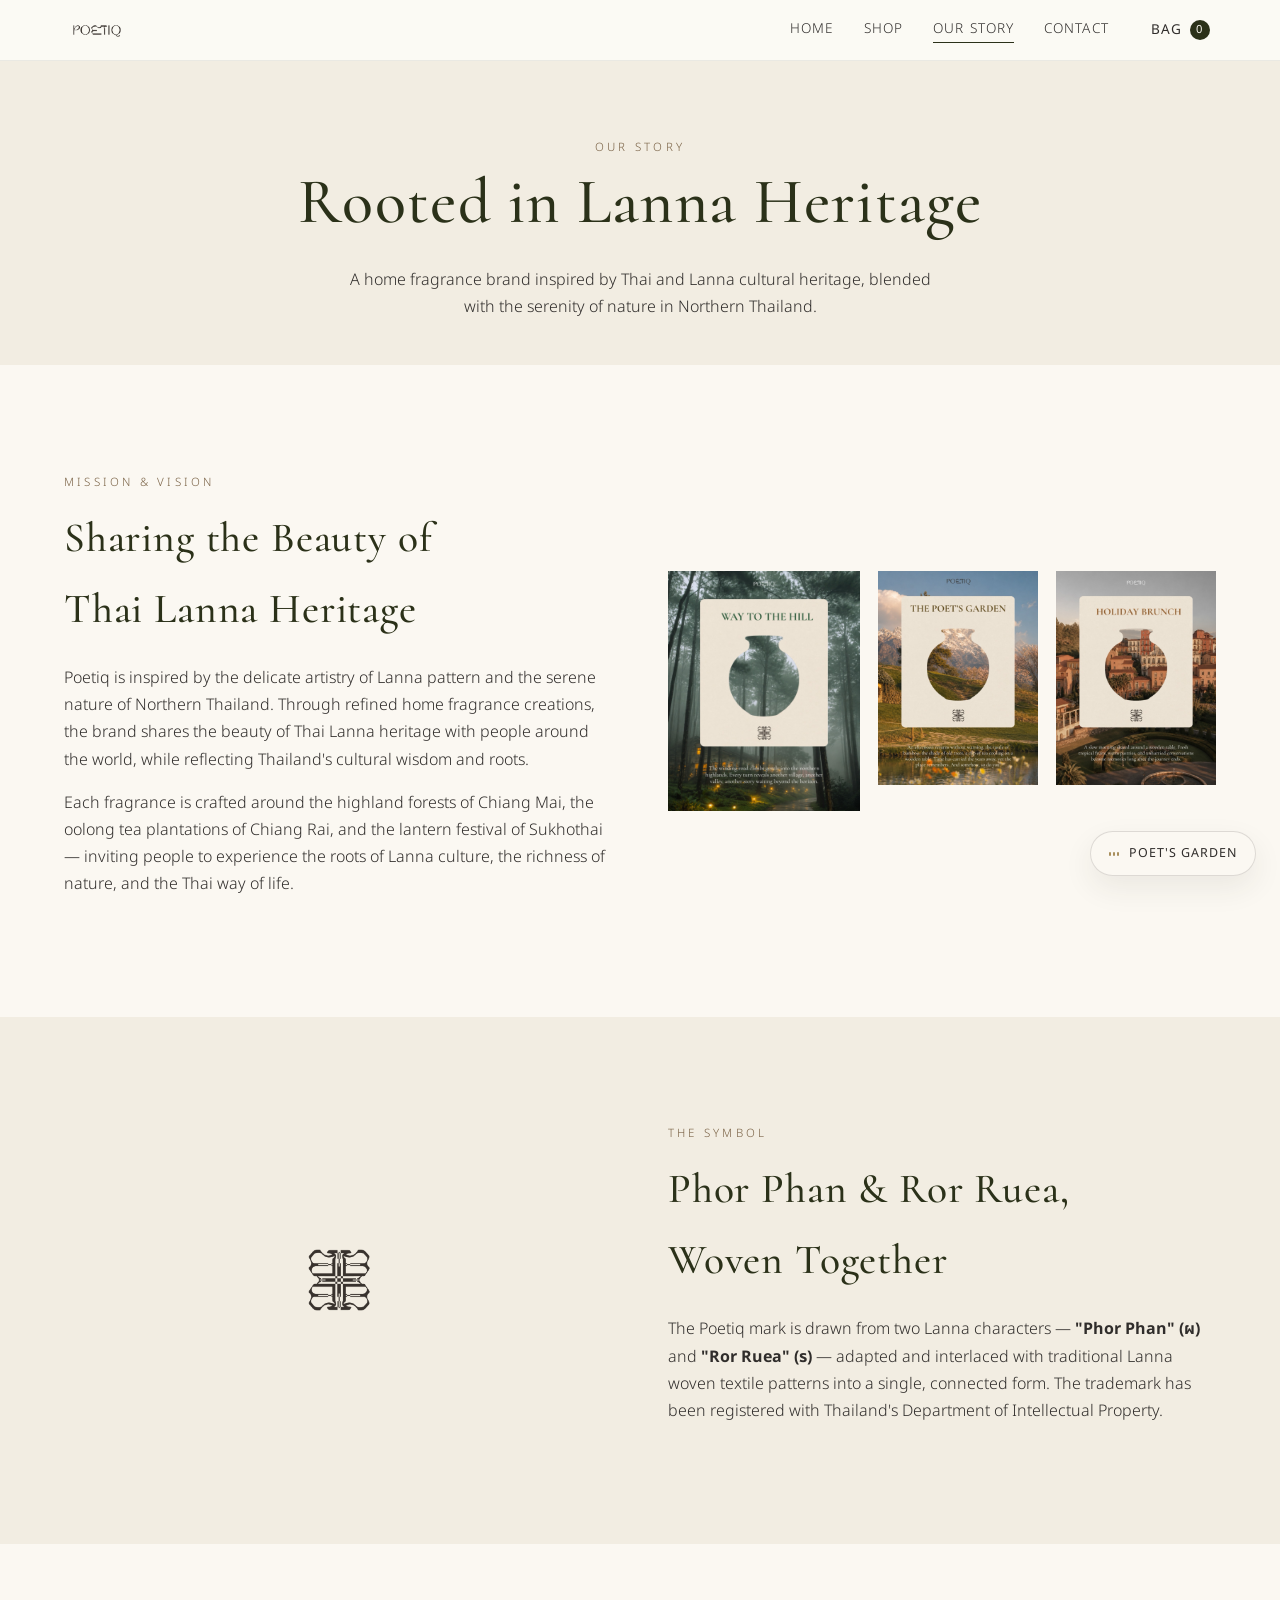
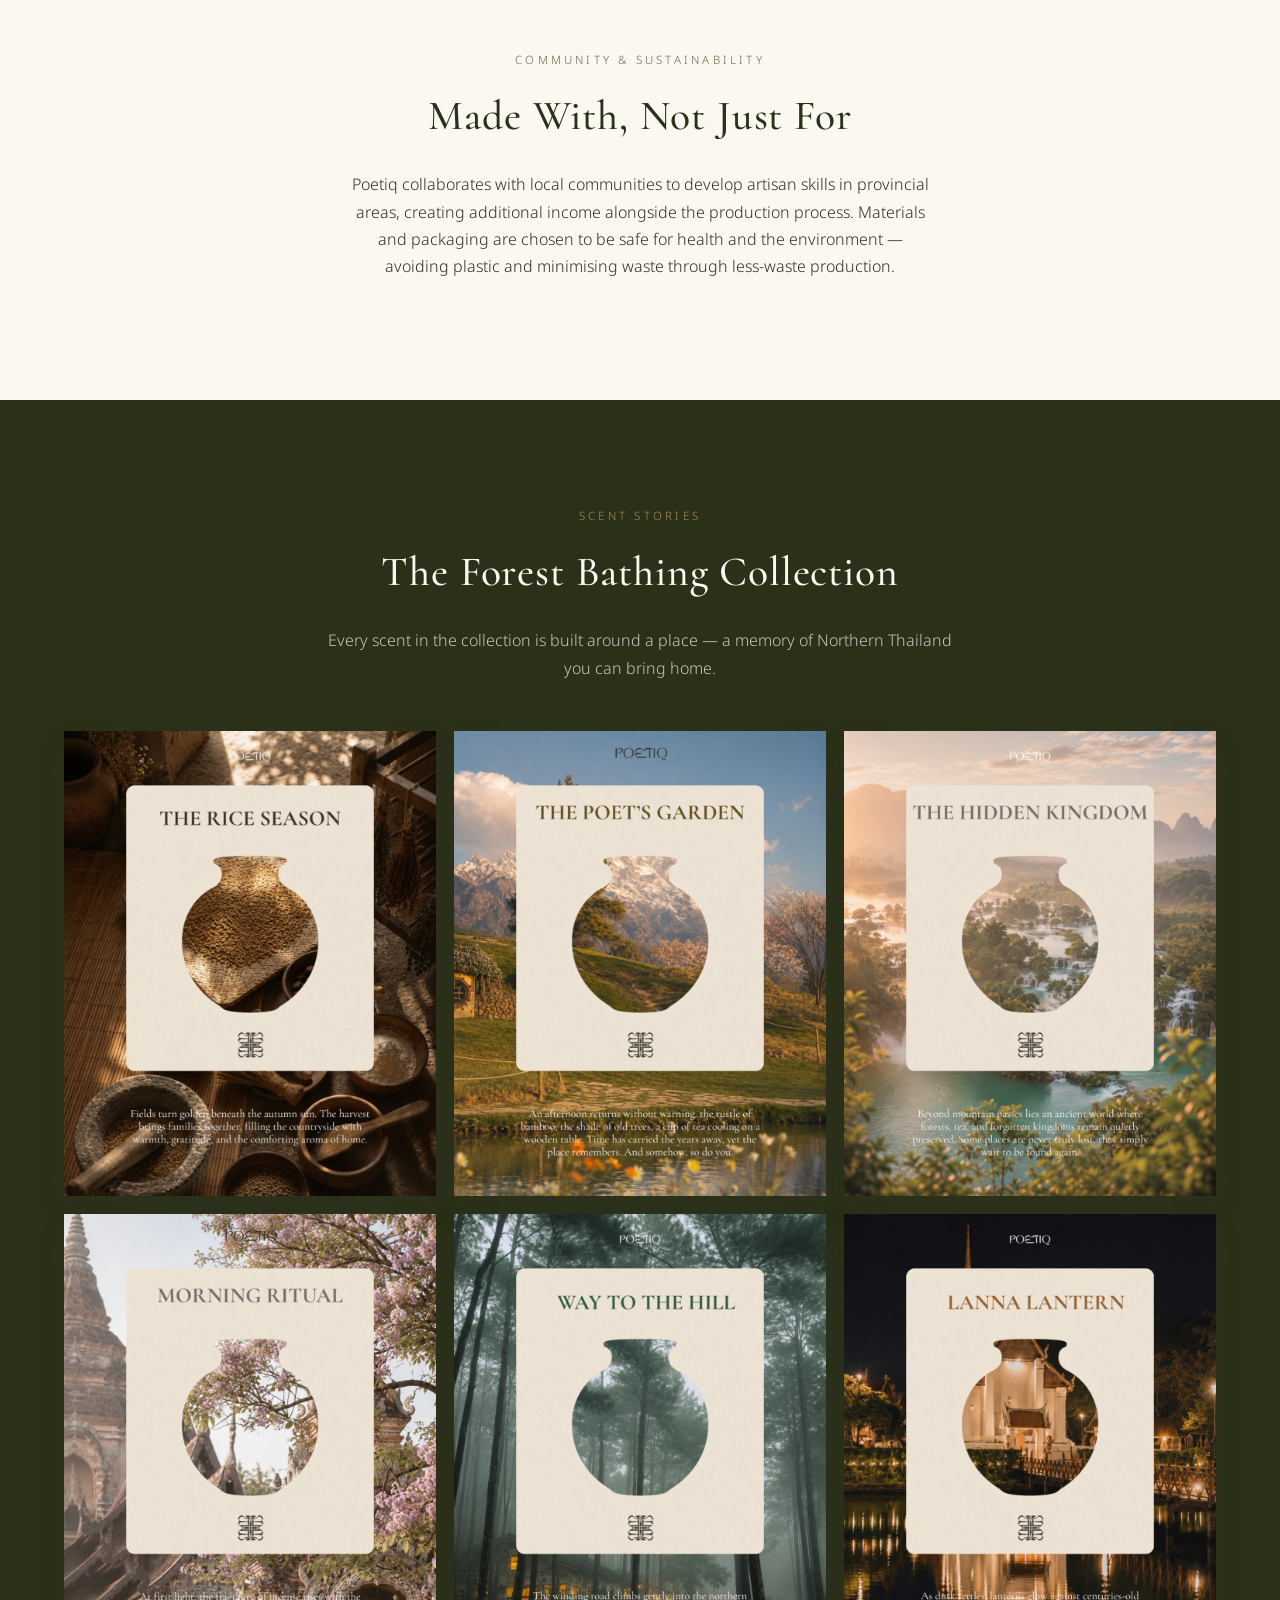
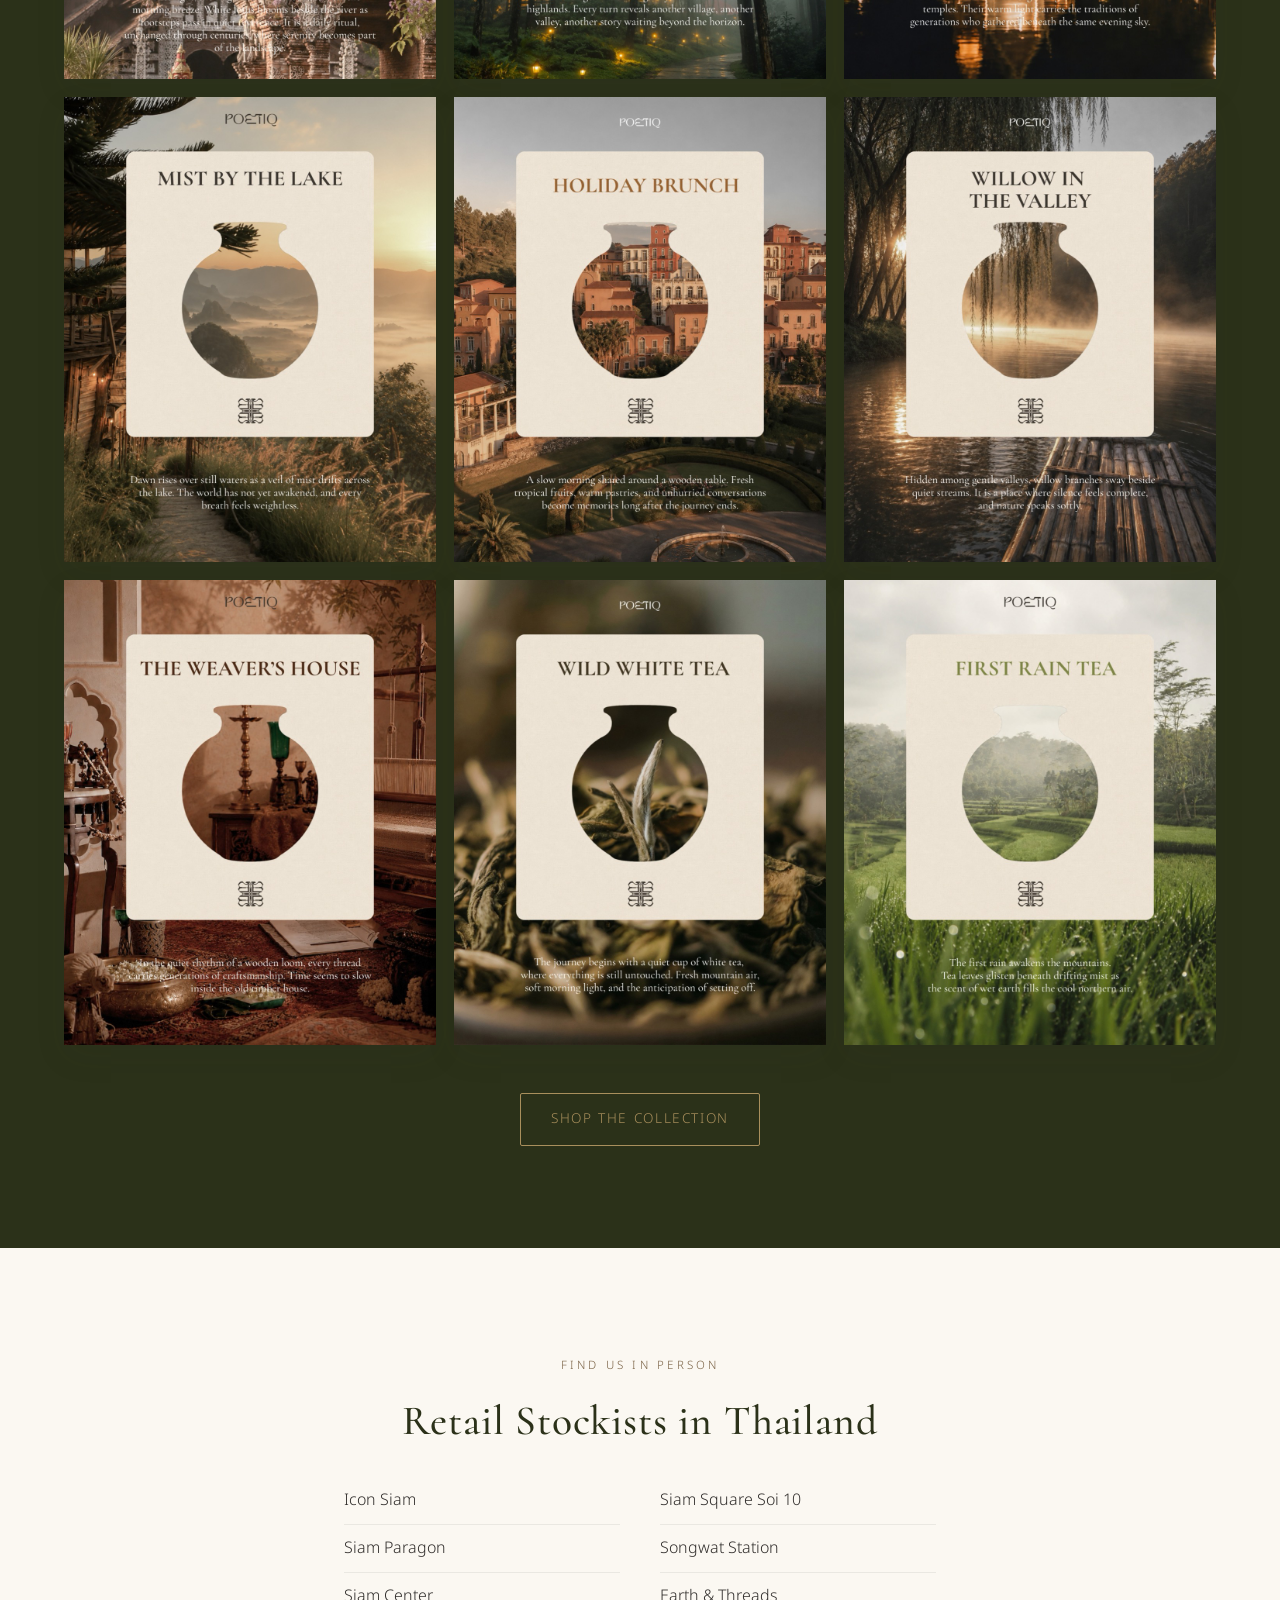
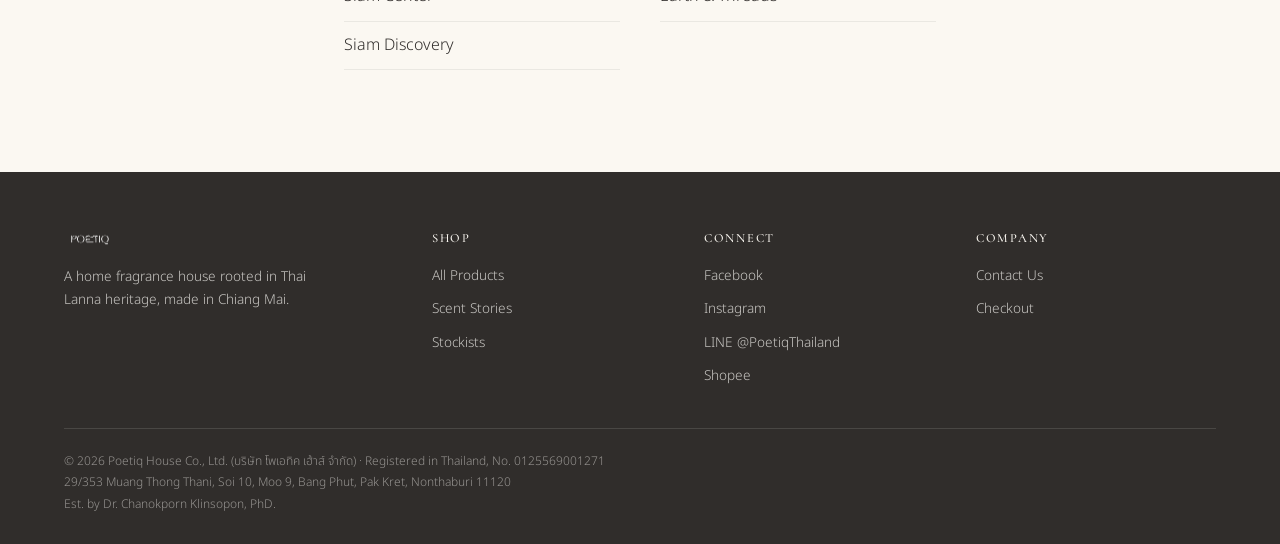
==== about.html @ c96b6702 "Add refill photos, restore 150ml Wild Reed Diffuser, de-emphasize founder bio - Crop the new size-co" ====
<!DOCTYPE html>
<html lang="en">
<head>
<meta charset="UTF-8">
<meta name="viewport" content="width=device-width, initial-scale=1.0">
<title>Our Story — Poetiq</title>
<meta name="description" content="Poetiq is a home fragrance brand inspired by Thai Lanna cultural heritage, founded by Dr. Chanokporn Klinsopon in Chiang Mai.">
<link rel="icon" href="/assets/brand/symbol-dark.png">
<link rel="preconnect" href="https://fonts.googleapis.com">
<link href="https://fonts.googleapis.com/css2?family=Cormorant:ital,wght@0,400;0,500;0,600;1,400&family=Maitree:wght@400;500;600&family=Noto+Sans+Thai:wght@300;400;500;600&display=swap" rel="stylesheet">
<link rel="stylesheet" href="/css/style.css">
</head>
<body>

<header class="site-header">
  <div class="site-header__inner">
    <a class="site-logo" href="/"><img src="/assets/brand/logo-light.png" alt="Poetiq"></a>
    <nav class="site-nav">
      <button class="nav-toggle" aria-label="Toggle menu"><span></span><span></span><span></span></button>
      <ul class="site-nav__links">
        <li><a href="/">Home</a></li>
        <li><a href="/shop.html">Shop</a></li>
        <li><a href="/about.html" class="is-active">Our Story</a></li>
        <li><a href="/contact.html">Contact</a></li>
      </ul>
      <button class="cart-toggle" data-cart-open aria-label="Open bag">Bag <span class="cart-count">0</span></button>
    </nav>
  </div>
</header>

<section class="page-header">
  <div class="container">
    <span class="eyebrow">Our Story</span>
    <h1>Rooted in Lanna Heritage</h1>
    <p style="max-width:600px; margin:0 auto;">A home fragrance brand inspired by Thai and Lanna
      cultural heritage, blended with the serenity of nature in Northern Thailand.</p>
  </div>
</section>

<section class="section">
  <div class="container">
    <div class="grid grid--2" style="align-items:center; gap:56px;">
      <div>
        <span class="eyebrow">Mission &amp; Vision</span>
        <h2>Sharing the Beauty of<br>Thai Lanna Heritage</h2>
        <p>Poetiq is inspired by the delicate artistry of Lanna pattern and the serene nature of
          Northern Thailand. Through refined home fragrance creations, the brand shares the beauty of
          Thai Lanna heritage with people around the world, while reflecting Thailand's cultural
          wisdom and roots.</p>
        <p>Each fragrance is crafted around the highland forests of Chiang Mai, the oolong tea
          plantations of Chiang Rai, and the lantern festival of Sukhothai — inviting people to
          experience the roots of Lanna culture, the richness of nature, and the Thai way of life.</p>
      </div>
      <div class="teaser-grid">
        <img src="/assets/scents/way-to-the-hill.jpg" alt="Way to the Hill" loading="lazy">
        <img src="/assets/scents/poets-garden.jpg" alt="The Poet's Garden" loading="lazy">
        <img src="/assets/scents/holiday-brunch.jpg" alt="Holiday Brunch" loading="lazy">
      </div>
    </div>
  </div>
</section>

<section class="section section--frost100">
  <div class="container">
    <div class="grid grid--2" style="align-items:center; gap:56px;">
      <div style="text-align:center;">
        <img src="/assets/brand/symbol-light.png" alt="Poetiq symbol" style="width:180px; margin:0 auto;">
      </div>
      <div>
        <span class="eyebrow">The Symbol</span>
        <h2>Phor Phan &amp; Ror Ruea,<br>Woven Together</h2>
        <p>The Poetiq mark is drawn from two Lanna characters — <strong>"Phor Phan" (ผ)</strong> and
          <strong>"Ror Ruea" (ร)</strong> — adapted and interlaced with traditional Lanna woven textile
          patterns into a single, connected form. The trademark has been registered with Thailand's
          Department of Intellectual Property.</p>
      </div>
    </div>
  </div>
</section>

<section class="section">
  <div class="container center-copy">
    <span class="eyebrow">Community &amp; Sustainability</span>
    <h2>Made With, Not Just For</h2>
    <p>Poetiq collaborates with local communities to develop artisan skills in provincial areas,
      creating additional income alongside the production process. Materials and packaging are
      chosen to be safe for health and the environment — avoiding plastic and minimising waste
      through less-waste production.</p>
  </div>
</section>

<section class="section section--moss">
  <div class="container">
    <div class="center-copy" style="margin-bottom:48px;">
      <span class="eyebrow">Scent Stories</span>
      <h2>The Forest Bathing Collection</h2>
      <p style="color:rgba(251,250,245,0.75);">Every scent in the collection is built around a place —
        a memory of Northern Thailand you can bring home.</p>
    </div>
    <div class="scent-gallery">
      <img src="/assets/scents/rice-season.jpg" alt="The Rice Season — ฤดูแห่งการเก็บเกี่ยว" loading="lazy">
      <img src="/assets/scents/poets-garden.jpg" alt="The Poet's Garden — บทกวีในยามบ่าย" loading="lazy">
      <img src="/assets/scents/hidden-kingdom.jpg" alt="The Hidden Kingdom — อาณาจักรหลังขุนเขา" loading="lazy">
      <img src="/assets/scents/morning-ritual.jpg" alt="Morning Ritual — วิถีแห่งรุ่งอรุณ" loading="lazy">
      <img src="/assets/scents/way-to-the-hill.jpg" alt="Way to the Hill — ทางสายเล็กสู่ยอดดอย" loading="lazy">
      <img src="/assets/scents/lanna-lantern.jpg" alt="Lanna Lantern — แสงโคมแห่งลานนา" loading="lazy">
      <img src="/assets/scents/mist-by-the-lake.jpg" alt="Mist by the Lake — สายหมอกเหนือผืนน้ำ" loading="lazy">
      <img src="/assets/scents/holiday-brunch.jpg" alt="Holiday Brunch — มื้อสายกลางขุนเขา" loading="lazy">
      <img src="/assets/scents/willow-in-the-valley.jpg" alt="Willow in the Valley — ต้นหลิวกลางหุบเขา" loading="lazy">
      <img src="/assets/scents/weavers-house.jpg" alt="The Weaver's House — เฮือนไม้ของช่างทอ" loading="lazy">
      <img src="/assets/scents/wild-white-tea.jpg" alt="Wild White Tea — ไร่ชาดอกไม้ป่า" loading="lazy">
      <img src="/assets/scents/first-rain-tea.jpg" alt="First Rain Tea — ชาหลังวันฝนแรก" loading="lazy">
    </div>
    <div style="text-align:center; margin-top:48px;">
      <a href="/shop.html" class="btn btn--gold">Shop the Collection</a>
    </div>
  </div>
</section>

<section class="section">
  <div class="container center-copy" style="margin-bottom:12px;">
    <span class="eyebrow">Find Us In Person</span>
    <h2>Retail Stockists in Thailand</h2>
  </div>
  <div class="container" style="max-width:640px;">
    <ul class="stockist-list">
      <li>Icon Siam</li>
      <li>Siam Paragon</li>
      <li>Siam Center</li>
      <li>Siam Discovery</li>
      <li>Siam Square Soi 10</li>
      <li>Songwat Station</li>
      <li>Earth &amp; Threads</li>
    </ul>
  </div>
</section>

<footer class="site-footer">
  <div class="container">
    <div class="footer-grid">
      <div>
        <img src="/assets/brand/logo-dark.png" alt="Poetiq" style="height:22px; margin-bottom:16px;">
        <p style="max-width:260px;">A home fragrance house rooted in Thai Lanna heritage, made in Chiang Mai.</p>
      </div>
      <div>
        <h4>Shop</h4>
        <ul>
          <li><a href="/shop.html">All Products</a></li>
          <li><a href="/about.html">Scent Stories</a></li>
          <li><a href="/contact.html">Stockists</a></li>
        </ul>
      </div>
      <div>
        <h4>Connect</h4>
        <ul>
          <li><a href="https://www.facebook.com/p/Poetiq-61572169323522/" target="_blank" rel="noopener">Facebook</a></li>
          <li><a href="https://instagram.com/poetiq.th" target="_blank" rel="noopener">Instagram</a></li>
          <li><a href="https://lin.ee/kGxLo5Z" target="_blank" rel="noopener">LINE @PoetiqThailand</a></li>
          <li><a href="https://shopee.co.th/poetiq.th" target="_blank" rel="noopener">Shopee</a></li>
        </ul>
      </div>
      <div>
        <h4>Company</h4>
        <ul>
          <li><a href="/contact.html">Contact Us</a></li>
          <li><a href="/checkout.html">Checkout</a></li>
        </ul>
      </div>
    </div>
    <div class="footer-legal">
      &copy; <span data-year>2026</span> Poetiq House Co., Ltd. (บริษัท โพเอทิค เฮ้าส์ จำกัด) &middot; Registered in Thailand, No. 0125569001271<br>
      29/353 Muang Thong Thani, Soi 10, Moo 9, Bang Phut, Pak Kret, Nonthaburi 11120<br>
      Est. by Dr. Chanokporn Klinsopon, PhD.
    </div>
  </div>
</footer>

<div class="cart-overlay"></div>
<aside class="cart-drawer">
  <div class="cart-drawer__header">
    <h3 style="margin:0;">Your Bag</h3>
    <button class="cart-drawer__close" data-cart-close aria-label="Close bag">&times;</button>
  </div>
  <div class="cart-drawer__items"></div>
  <div class="cart-drawer__footer">
    <div class="cart-subtotal-row"><span>Subtotal</span><strong data-cart-subtotal>&#3647;0</strong></div>
    <p class="field-note">Shipping and payment confirmed at checkout.</p>
    <a href="/checkout.html" class="btn btn--block" data-cart-checkout style="margin-top:10px;">Checkout</a>
  </div>
</aside>

<button class="sound-toggle" id="sound-toggle" aria-label="Play Poet's Garden, an original soundscape by Poetiq">
  <span class="sound-toggle__icon"><span></span><span></span><span></span></span>
  Poet's Garden
</button>
<div class="sound-panel" id="sound-panel">
  <span class="sound-panel__label">Original Soundscape</span>
  <h4 class="sound-panel__title">Poet's Garden</h4>
  <div id="sound-embed-slot"></div>
</div>

<script src="/js/products.js"></script>
<script src="/js/cart.js"></script>
<script src="/js/main.js"></script>
</body>
</html>
---- css/style.css ----
/* ==========================================================================
   POETIQ — design tokens
   ========================================================================== */
:root {
  /* Restrained 2026 CI palette: Forest / Charcoal / Warm Grey primary,
     Muted Ivory / subtle Gold secondary — no saturated color. */
  --frost: #fbf8f2;
  --frost-100: #f2ede2;
  --moss: #3c4424;
  --moss-dark: #2b3119;
  --graphite: #302d2b;
  --gold: #a98f5c;
  --warmgrey: #726b5e;
  --almond: #786043;
  --plum: #4f293c;

  --font-heading: "Cormorant", "Maitree", serif;
  --font-thai-heading: "Maitree", serif;
  --font-body: "Noto Sans Thai", "Noto Sans", sans-serif;

  --max-width: 1200px;
  --radius: 2px;
  --shadow-soft: 0 12px 30px rgba(48, 45, 43, 0.08);
}

* { box-sizing: border-box; }
html { scroll-behavior: smooth; }

body {
  margin: 0;
  background: var(--frost);
  color: var(--graphite);
  font-family: var(--font-body);
  font-weight: 300;
  line-height: 1.7;
  -webkit-font-smoothing: antialiased;
}

img { max-width: 100%; display: block; }
a { color: inherit; text-decoration: none; }

h1, h2, h3, h4 {
  font-family: var(--font-heading);
  font-weight: 500;
  letter-spacing: 0.02em;
  margin: 0 0 0.5em;
  color: var(--moss-dark);
}

h1 { font-size: clamp(2.4rem, 5vw, 4.2rem); line-height: 1.05; }
h2 { font-size: clamp(1.8rem, 3.4vw, 2.6rem); }
h3 { font-size: clamp(1.3rem, 2.2vw, 1.6rem); }

p { margin: 0 0 1em; }

.eyebrow {
  display: inline-block;
  font-family: var(--font-body);
  font-size: 0.72rem;
  letter-spacing: 0.28em;
  text-transform: uppercase;
  color: var(--almond);
  margin-bottom: 0.9em;
}

.thai {
  font-family: var(--font-thai-heading);
}

.container {
  max-width: var(--max-width);
  margin: 0 auto;
  padding: 0 24px;
}

.section {
  padding: clamp(48px, 8vw, 108px) 0;
}

.section--tight { padding: clamp(32px, 5vw, 64px) 0; }

.section--moss {
  background: var(--moss-dark);
  color: var(--frost-100);
}
.section--moss h1, .section--moss h2, .section--moss h3 { color: var(--frost); }
.section--moss .eyebrow { color: var(--gold); }

.section--frost100 { background: var(--frost-100); }

/* ---- buttons ---- */
.btn {
  display: inline-flex;
  align-items: center;
  gap: 10px;
  padding: 14px 30px;
  border: 1px solid var(--moss-dark);
  background: var(--moss-dark);
  color: var(--frost);
  font-family: var(--font-body);
  font-size: 0.85rem;
  letter-spacing: 0.12em;
  text-transform: uppercase;
  cursor: pointer;
  border-radius: var(--radius);
  transition: background 0.2s ease, color 0.2s ease, transform 0.2s ease;
}
.btn:hover { background: var(--moss); transform: translateY(-1px); }

.btn--ghost {
  background: transparent;
  color: var(--moss-dark);
}
.btn--ghost:hover { background: var(--moss-dark); color: var(--frost); }

.btn--on-dark {
  border-color: var(--frost);
  background: transparent;
  color: var(--frost);
}
.btn--on-dark:hover { background: var(--frost); color: var(--moss-dark); }

.btn--gold {
  background: transparent;
  border-color: var(--gold);
  color: var(--gold);
}
.btn--gold:hover { background: var(--gold); color: var(--graphite); }

.btn--block { width: 100%; justify-content: center; }
.btn[disabled] { opacity: 0.45; cursor: not-allowed; }

/* ==========================================================================
   Header
   ========================================================================== */
.site-header {
  position: sticky;
  top: 0;
  z-index: 50;
  background: rgba(251, 250, 245, 0.92);
  backdrop-filter: blur(6px);
  border-bottom: 1px solid rgba(48, 45, 43, 0.08);
}

.site-header__inner {
  display: flex;
  align-items: center;
  justify-content: space-between;
  padding: 16px 24px;
  max-width: var(--max-width);
  margin: 0 auto;
}

.site-logo img { height: 28px; }

.site-nav {
  display: flex;
  align-items: center;
  gap: 36px;
}

.site-nav__links {
  display: flex;
  gap: 30px;
  list-style: none;
  margin: 0;
  padding: 0;
  font-size: 0.85rem;
  letter-spacing: 0.08em;
  text-transform: uppercase;
}

.site-nav__links a { position: relative; padding-bottom: 4px; }
.site-nav__links a::after {
  content: "";
  position: absolute;
  left: 0; right: 100%;
  bottom: 0;
  height: 1px;
  background: var(--moss-dark);
  transition: right 0.25s ease;
}
.site-nav__links a:hover::after,
.site-nav__links a.is-active::after { right: 0; }

.cart-toggle {
  position: relative;
  display: inline-flex;
  align-items: center;
  gap: 8px;
  background: none;
  border: none;
  cursor: pointer;
  font-family: var(--font-body);
  font-size: 0.85rem;
  letter-spacing: 0.08em;
  text-transform: uppercase;
  color: var(--graphite);
}

.cart-count {
  display: inline-flex;
  align-items: center;
  justify-content: center;
  min-width: 20px;
  height: 20px;
  padding: 0 5px;
  border-radius: 999px;
  background: var(--moss-dark);
  color: var(--frost);
  font-size: 0.7rem;
}

.nav-toggle {
  display: none;
  background: none;
  border: none;
  cursor: pointer;
  padding: 6px;
}
.nav-toggle span {
  display: block;
  width: 22px;
  height: 1px;
  background: var(--graphite);
  margin: 5px 0;
}

/* ==========================================================================
   Hero
   ========================================================================== */
.hero {
  position: relative;
  min-height: 82vh;
  display: flex;
  align-items: flex-end;
  background: linear-gradient(180deg, rgba(43, 49, 25, 0.15), rgba(43, 49, 25, 0.78)),
    url("../assets/scents/mist-by-the-lake.jpg") center/cover no-repeat;
  color: var(--frost);
}

.hero__content { padding: 64px 0; max-width: 640px; }
.hero__content .eyebrow { color: var(--gold); }
.hero__content h1 { color: var(--frost); }
.hero__tagline-th { font-size: 1.15rem; margin-bottom: 1.6em; color: var(--frost-100); }
.hero__cta { display: flex; gap: 14px; flex-wrap: wrap; }

/* ==========================================================================
   Symbol / motif
   ========================================================================== */
.symbol {
  width: 42px;
  height: 42px;
  opacity: 0.9;
}
.symbol--light { filter: none; }

.motif-divider {
  display: flex;
  align-items: center;
  justify-content: center;
  gap: 16px;
  margin: 0 auto 2em;
}
.motif-divider::before, .motif-divider::after {
  content: "";
  height: 1px;
  width: 48px;
  background: var(--almond);
  opacity: 0.5;
}

/* ==========================================================================
   Generic layout helpers
   ========================================================================== */
.grid {
  display: grid;
  gap: 32px;
}
.grid--2 { grid-template-columns: repeat(2, 1fr); }
.grid--3 { grid-template-columns: repeat(3, 1fr); }
.grid--4 { grid-template-columns: repeat(4, 1fr); }

.center-copy {
  max-width: 640px;
  margin: 0 auto;
  text-align: center;
}

/* ==========================================================================
   Product cards
   ========================================================================== */
.product-card {
  display: flex;
  flex-direction: column;
  background: #fff;
  border: 1px solid rgba(48, 45, 43, 0.08);
  overflow: hidden;
  transition: box-shadow 0.25s ease, transform 0.25s ease;
}
.product-card:hover { box-shadow: var(--shadow-soft); transform: translateY(-3px); }

.product-card__media {
  aspect-ratio: 4 / 5;
  position: relative;
  display: flex;
  align-items: center;
  justify-content: center;
  padding: 28px;
  color: var(--frost);
  text-align: center;
}
.product-card__media .symbol { width: 34px; height: 34px; margin-bottom: 14px; }
.product-card__media-label {
  font-family: var(--font-heading);
  font-size: 1.5rem;
  letter-spacing: 0.02em;
}
.product-card__size { font-size: 0.75rem; letter-spacing: 0.1em; text-transform: uppercase; opacity: 0.85; margin-top: 6px; }
.product-card__size--inline {
  display: inline-block;
  font-family: var(--font-body);
  font-size: 0.7rem;
  letter-spacing: 0.08em;
  color: var(--almond);
  opacity: 1;
  margin-left: 6px;
  vertical-align: middle;
}

.product-card__media.has-photo { padding: 0; background: #fff; }
.product-card__media.has-photo img { width: 100%; height: 100%; object-fit: contain; }

.product-card__media.has-photo.is-lifestyle img { object-fit: cover; }

.product-card__body {
  padding: 20px 20px 24px;
  display: flex;
  flex-direction: column;
  gap: 10px;
  flex: 1;
}
.product-card__name { font-size: 1.15rem; margin: 0; }
.product-card__desc { font-size: 0.88rem; color: #5c5854; margin: 0; flex: 1; }
.product-card__price { font-family: var(--font-heading); font-size: 1.2rem; color: var(--moss-dark); }

.field-row { display: flex; gap: 10px; align-items: center; }
select.scent-select {
  flex: 1;
  padding: 10px 12px;
  border: 1px solid rgba(48, 45, 43, 0.25);
  background: var(--frost);
  font-family: var(--font-body);
  font-size: 0.82rem;
  border-radius: var(--radius);
}

.qty-control {
  display: inline-flex;
  align-items: center;
  border: 1px solid rgba(48, 45, 43, 0.25);
}
.qty-control button {
  background: none;
  border: none;
  width: 30px;
  height: 34px;
  cursor: pointer;
  font-size: 1rem;
}
.qty-control input {
  width: 32px;
  text-align: center;
  border: none;
  font-family: var(--font-body);
}

/* ==========================================================================
   Story / scent cards (About + home teaser)
   ========================================================================== */
.story-card {
  display: grid;
  grid-template-columns: 1fr 1fr;
  gap: 44px;
  align-items: center;
  margin-bottom: 88px;
}
.story-card:nth-child(even) .story-card__media { order: 2; }
.story-card__media img {
  width: 100%;
  aspect-ratio: 4/5;
  object-fit: cover;
}
.story-card__notes {
  margin-top: 18px;
  font-size: 0.78rem;
  letter-spacing: 0.04em;
  color: var(--almond);
  text-transform: uppercase;
  line-height: 2;
}

.scent-gallery {
  display: grid;
  grid-template-columns: repeat(3, 1fr);
  gap: 18px;
}
.scent-gallery img {
  width: 100%;
  aspect-ratio: 4/5;
  object-fit: cover;
  box-shadow: var(--shadow-soft);
  transition: transform 0.3s ease;
}
.scent-gallery img:hover { transform: translateY(-4px); }

.teaser-grid {
  display: grid;
  grid-template-columns: 1.2fr 1fr 1fr;
  gap: 18px;
}
.teaser-grid img { width: 100%; height: 100%; object-fit: cover; aspect-ratio: 3/4; }
.teaser-grid > *:first-child { grid-row: span 2; aspect-ratio: auto; }
.teaser-grid > *:first-child img { aspect-ratio: 4/5; }

/* ==========================================================================
   Cart drawer
   ========================================================================== */
.cart-overlay {
  position: fixed;
  inset: 0;
  background: rgba(43, 49, 25, 0.4);
  opacity: 0;
  pointer-events: none;
  transition: opacity 0.25s ease;
  z-index: 90;
}
.cart-overlay.is-open { opacity: 1; pointer-events: auto; }

.cart-drawer {
  position: fixed;
  top: 0; right: 0; bottom: 0;
  width: min(420px, 100%);
  background: var(--frost);
  transform: translateX(100%);
  transition: transform 0.3s ease;
  z-index: 91;
  display: flex;
  flex-direction: column;
}
.cart-drawer.is-open { transform: translateX(0); }

.cart-drawer__header {
  display: flex;
  align-items: center;
  justify-content: space-between;
  padding: 22px 24px;
  border-bottom: 1px solid rgba(48,45,43,0.1);
}
.cart-drawer__close { background: none; border: none; font-size: 1.4rem; cursor: pointer; }
.cart-drawer__items { flex: 1; overflow-y: auto; padding: 16px 24px; }
.cart-drawer__footer { padding: 20px 24px 28px; border-top: 1px solid rgba(48,45,43,0.1); }

.cart-line {
  display: grid;
  grid-template-columns: 56px 1fr auto;
  gap: 14px;
  padding: 14px 0;
  border-bottom: 1px solid rgba(48,45,43,0.06);
  align-items: center;
}
.cart-line__swatch {
  width: 56px; height: 56px;
  display: flex; align-items: center; justify-content: center;
}
.cart-line__swatch .symbol { width: 22px; height: 22px; }
.cart-line__name { font-size: 0.92rem; margin: 0 0 4px; }
.cart-line__meta { font-size: 0.76rem; color: #7a766f; margin: 0 0 8px; }
.cart-line__remove { font-size: 0.75rem; text-decoration: underline; background: none; border: none; cursor: pointer; color: var(--plum); }
.cart-line__price { font-family: var(--font-heading); font-size: 1rem; text-align: right; white-space: nowrap; }

.cart-subtotal-row { display: flex; justify-content: space-between; font-size: 0.95rem; margin-bottom: 6px; }
.cart-subtotal-row strong { font-family: var(--font-heading); font-size: 1.2rem; }
.cart-empty { color: #7a766f; font-size: 0.9rem; padding: 40px 0; text-align: center; }

/* ==========================================================================
   Forms
   ========================================================================== */
.field {
  margin-bottom: 18px;
}
.field label {
  display: block;
  font-size: 0.75rem;
  letter-spacing: 0.08em;
  text-transform: uppercase;
  color: var(--almond);
  margin-bottom: 6px;
}
.field input, .field textarea, .field select {
  width: 100%;
  padding: 13px 14px;
  border: 1px solid rgba(48, 45, 43, 0.25);
  background: #fff;
  font-family: var(--font-body);
  font-size: 0.95rem;
  border-radius: var(--radius);
}
.field textarea { resize: vertical; min-height: 90px; }
.field-note { font-size: 0.78rem; color: #7a766f; margin-top: 6px; }

.honeypot { position: absolute; left: -9999px; }

/* ==========================================================================
   Payment info box
   ========================================================================== */
.payment-box {
  background: var(--frost-100);
  border: 1px dashed var(--almond);
  padding: 22px 24px;
  border-radius: var(--radius);
  font-size: 0.92rem;
}
.payment-box strong { color: var(--moss-dark); }
.payment-box .todo {
  display: inline-block;
  margin-top: 10px;
  padding: 3px 10px;
  background: var(--gold);
  color: var(--graphite);
  font-size: 0.7rem;
  letter-spacing: 0.08em;
  text-transform: uppercase;
}

/* ==========================================================================
   Stockists / socials strip
   ========================================================================== */
.social-strip {
  display: flex;
  flex-wrap: wrap;
  gap: 14px;
  justify-content: center;
}
.social-pill {
  border: 1px solid rgba(251,250,245,0.3);
  padding: 10px 20px;
  font-size: 0.8rem;
  letter-spacing: 0.08em;
  text-transform: uppercase;
  border-radius: 999px;
}
.section--moss .social-pill:hover { background: var(--gold); color: var(--graphite); border-color: var(--gold); }

.stockist-list {
  columns: 2;
  gap: 40px;
  list-style: none;
  padding: 0;
  margin: 0;
}
.stockist-list li {
  padding: 10px 0;
  border-bottom: 1px solid rgba(48,45,43,0.08);
  break-inside: avoid;
}

/* ==========================================================================
   Footer
   ========================================================================== */
.site-footer {
  background: var(--graphite);
  color: rgba(251,250,245,0.75);
  padding: 56px 0 28px;
  font-size: 0.85rem;
}
.site-footer a:hover { color: var(--gold); }
.footer-grid {
  display: grid;
  grid-template-columns: 1.4fr 1fr 1fr 1fr;
  gap: 32px;
  margin-bottom: 40px;
}
.footer-grid h4 {
  color: var(--frost);
  font-size: 0.78rem;
  letter-spacing: 0.14em;
  text-transform: uppercase;
  margin-bottom: 16px;
}
.footer-grid ul { list-style: none; margin: 0; padding: 0; display: flex; flex-direction: column; gap: 10px; }
.footer-legal {
  border-top: 1px solid rgba(251,250,245,0.12);
  padding-top: 22px;
  font-size: 0.75rem;
  color: rgba(251,250,245,0.5);
  line-height: 1.8;
}

/* ==========================================================================
   Page header (shop / about / contact)
   ========================================================================== */
.page-header {
  padding: 72px 0 44px;
  text-align: center;
  background: var(--frost-100);
}

/* ==========================================================================
   Sound toggle (Poet's Garden player)
   ========================================================================== */
.sound-toggle {
  position: fixed;
  right: 24px;
  bottom: 24px;
  z-index: 80;
  display: inline-flex;
  align-items: center;
  gap: 10px;
  padding: 12px 18px;
  border: 1px solid rgba(48, 45, 43, 0.15);
  background: var(--frost);
  color: var(--graphite);
  font-family: var(--font-body);
  font-size: 0.78rem;
  letter-spacing: 0.08em;
  text-transform: uppercase;
  border-radius: 999px;
  box-shadow: var(--shadow-soft);
  cursor: pointer;
}
.sound-toggle__icon {
  display: inline-flex;
  align-items: center;
  gap: 2px;
  height: 14px;
}
.sound-toggle__icon span {
  display: block;
  width: 2px;
  background: var(--gold);
  border-radius: 1px;
  animation: sound-bars 1.1s ease-in-out infinite;
}
.sound-toggle:not(.is-playing) .sound-toggle__icon span { animation-play-state: paused; height: 4px !important; }
.sound-toggle__icon span:nth-child(1) { animation-delay: 0s; }
.sound-toggle__icon span:nth-child(2) { animation-delay: 0.2s; }
.sound-toggle__icon span:nth-child(3) { animation-delay: 0.4s; }
@keyframes sound-bars {
  0%, 100% { height: 4px; }
  50% { height: 14px; }
}

.sound-panel {
  position: fixed;
  right: 24px;
  bottom: 78px;
  z-index: 80;
  width: min(340px, calc(100vw - 48px));
  background: var(--frost);
  border: 1px solid rgba(48, 45, 43, 0.12);
  border-radius: 8px;
  box-shadow: var(--shadow-soft);
  padding: 18px;
  opacity: 0;
  transform: translateY(8px);
  pointer-events: none;
  transition: opacity 0.2s ease, transform 0.2s ease;
}
.sound-panel.is-open {
  opacity: 1;
  transform: translateY(0);
  pointer-events: auto;
}
.sound-panel__label {
  font-size: 0.7rem;
  letter-spacing: 0.14em;
  text-transform: uppercase;
  color: var(--gold);
  margin-bottom: 4px;
  display: block;
}
.sound-panel__title {
  font-family: var(--font-heading);
  font-size: 1.15rem;
  color: var(--moss-dark);
  margin-bottom: 12px;
}
.sound-panel iframe { border-radius: 6px; display: block; }

/* ==========================================================================
   Responsive
   ========================================================================== */
@media (max-width: 860px) {
  .grid--4 { grid-template-columns: repeat(2, 1fr); }
  .grid--3 { grid-template-columns: repeat(2, 1fr); }
  .grid--2 { grid-template-columns: 1fr; }
  .footer-grid { grid-template-columns: 1fr 1fr; }
  .story-card { grid-template-columns: 1fr; gap: 20px; margin-bottom: 56px; }
  .story-card:nth-child(even) .story-card__media { order: 0; }
  .teaser-grid { grid-template-columns: 1fr 1fr; }
  .teaser-grid > *:first-child { grid-column: span 2; grid-row: auto; }
  .stockist-list { columns: 1; }
}

@media (max-width: 640px) {
  .site-nav__links { position: fixed; top: 63px; left: 0; right: 0; background: var(--frost);
    flex-direction: column; padding: 20px 24px; gap: 18px; border-bottom: 1px solid rgba(48,45,43,0.08);
    transform: translateY(-130%); transition: transform 0.25s ease; }
  .site-nav__links.is-open { transform: translateY(0); }
  .nav-toggle { display: block; }
  .grid--4, .grid--3 { grid-template-columns: 1fr 1fr; }
  .scent-gallery { grid-template-columns: 1fr 1fr; }
  .footer-grid { grid-template-columns: 1fr; gap: 28px; }
  .hero { min-height: 92vh; }
}
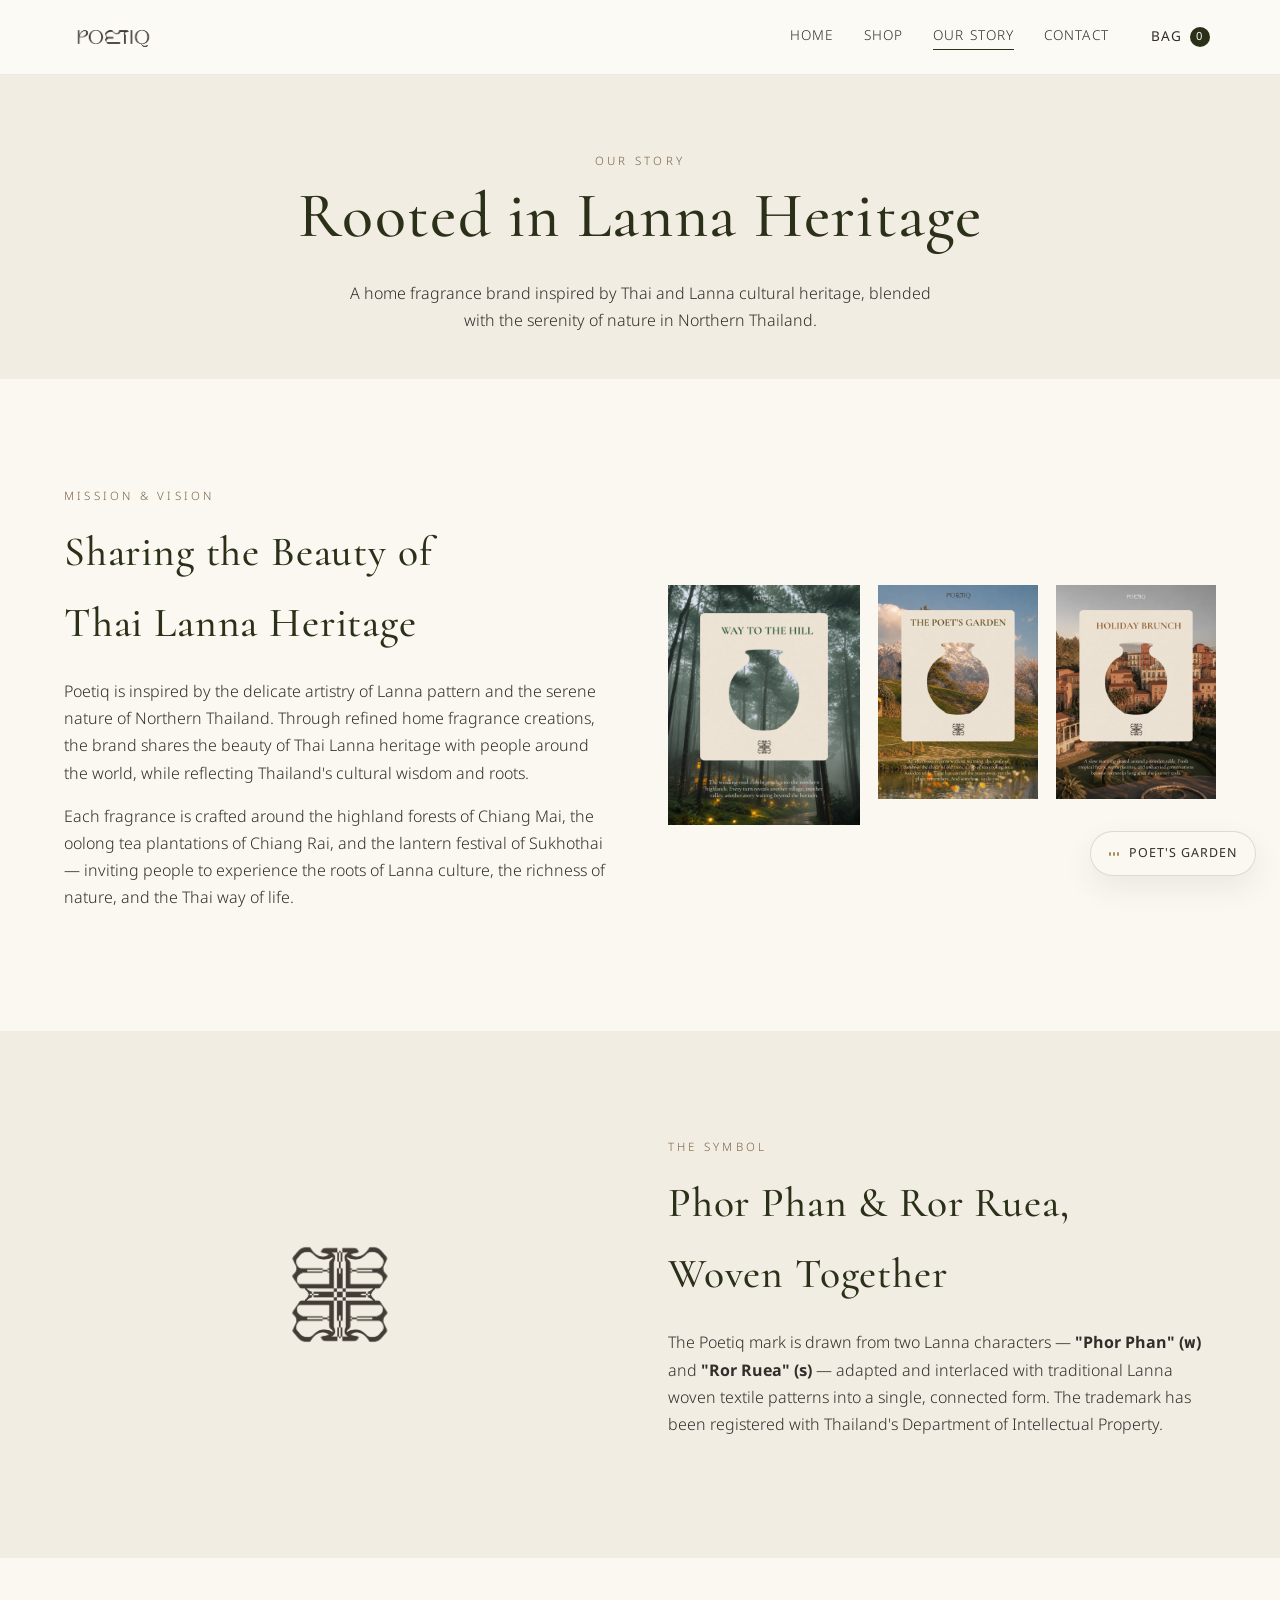
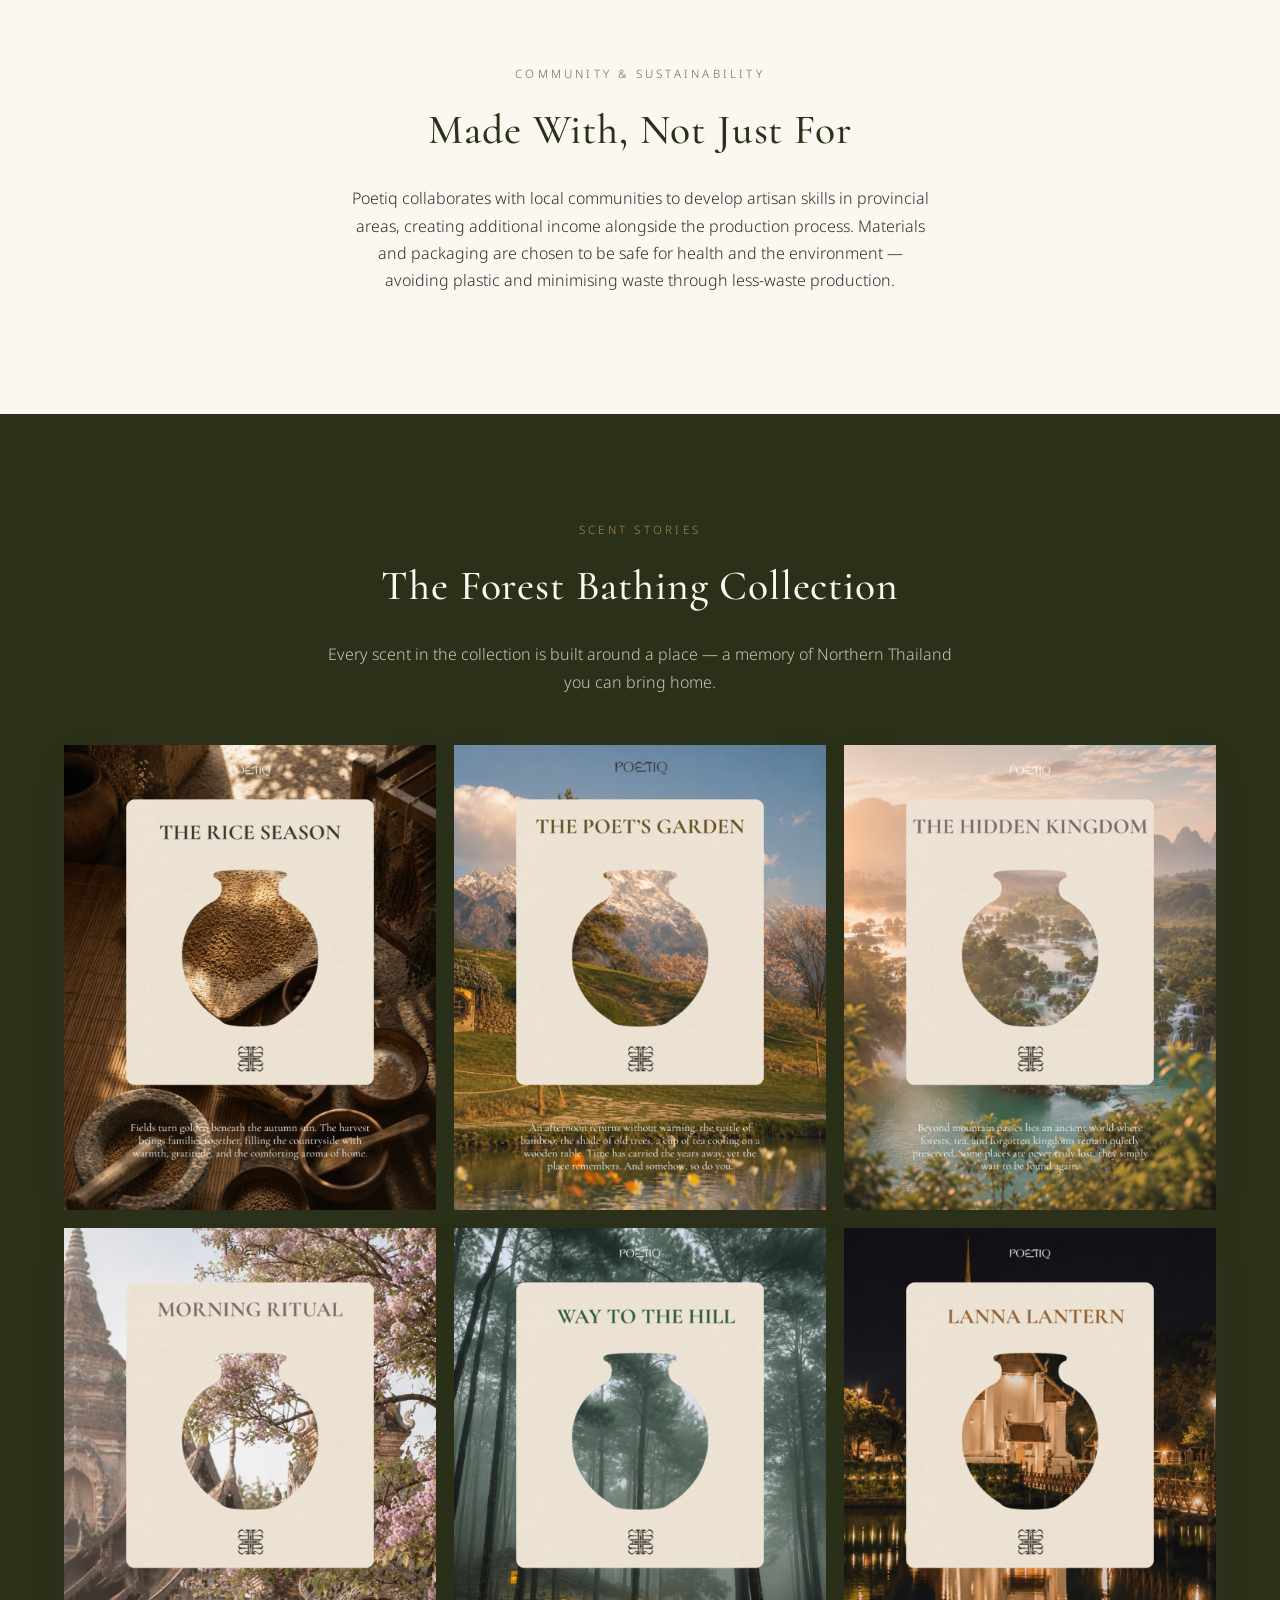
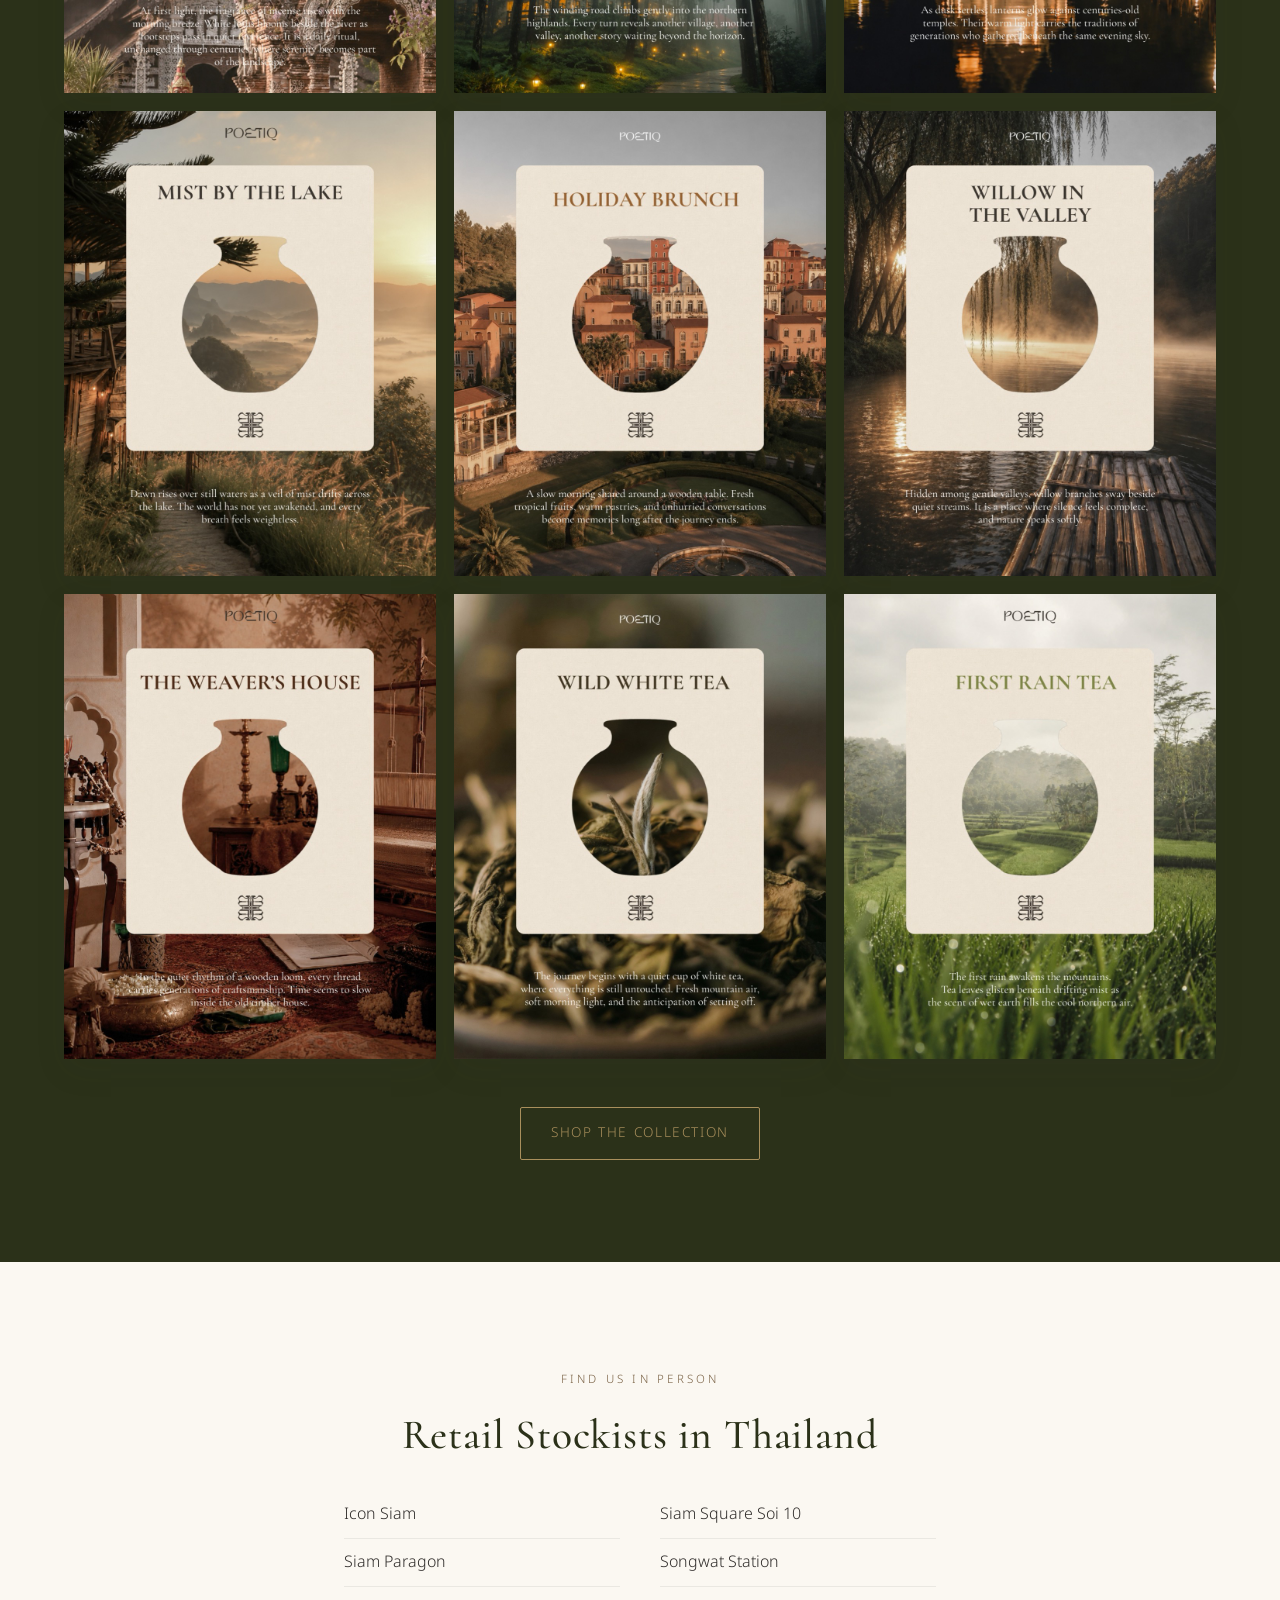
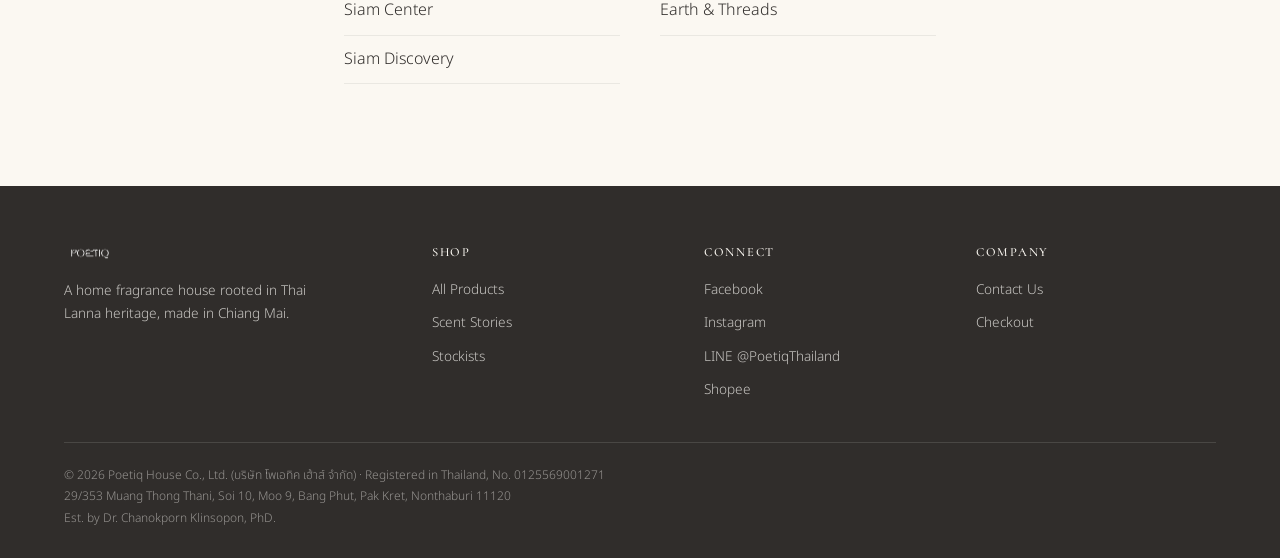
==== commit e8114706: "Design pass: bigger logo/symbol, seamless cards, hover-grow gallery, editable content - Header logo " ====
--- a/about.html
+++ b/about.html
@@ -18,21 +18,21 @@
     <nav class="site-nav">
       <button class="nav-toggle" aria-label="Toggle menu"><span></span><span></span><span></span></button>
       <ul class="site-nav__links">
-        <li><a href="/">Home</a></li>
-        <li><a href="/shop.html">Shop</a></li>
-        <li><a href="/about.html" class="is-active">Our Story</a></li>
-        <li><a href="/contact.html">Contact</a></li>
+        <li><a href="/" data-c="shared.navHome">Home</a></li>
+        <li><a href="/shop.html" data-c="shared.navShop">Shop</a></li>
+        <li><a href="/about.html" class="is-active" data-c="shared.navStory">Our Story</a></li>
+        <li><a href="/contact.html" data-c="shared.navContact">Contact</a></li>
       </ul>
-      <button class="cart-toggle" data-cart-open aria-label="Open bag">Bag <span class="cart-count">0</span></button>
+      <button class="cart-toggle" data-cart-open aria-label="Open bag"><span data-c="shared.navBag">Bag</span> <span class="cart-count">0</span></button>
     </nav>
   </div>
 </header>
 
 <section class="page-header">
   <div class="container">
-    <span class="eyebrow">Our Story</span>
-    <h1>Rooted in Lanna Heritage</h1>
-    <p style="max-width:600px; margin:0 auto;">A home fragrance brand inspired by Thai and Lanna
+    <span class="eyebrow" data-c="about.headerEyebrow">Our Story</span>
+    <h1 data-c="about.headerTitle">Rooted in Lanna Heritage</h1>
+    <p style="max-width:600px; margin:0 auto;" data-c="about.headerText">A home fragrance brand inspired by Thai and Lanna
       cultural heritage, blended with the serenity of nature in Northern Thailand.</p>
   </div>
 </section>
@@ -41,13 +41,13 @@
   <div class="container">
     <div class="grid grid--2" style="align-items:center; gap:56px;">
       <div>
-        <span class="eyebrow">Mission &amp; Vision</span>
-        <h2>Sharing the Beauty of<br>Thai Lanna Heritage</h2>
-        <p>Poetiq is inspired by the delicate artistry of Lanna pattern and the serene nature of
+        <span class="eyebrow" data-c="about.missionEyebrow">Mission &amp; Vision</span>
+        <h2 data-c="about.missionTitle">Sharing the Beauty of<br>Thai Lanna Heritage</h2>
+        <p data-c="about.missionText1">Poetiq is inspired by the delicate artistry of Lanna pattern and the serene nature of
           Northern Thailand. Through refined home fragrance creations, the brand shares the beauty of
           Thai Lanna heritage with people around the world, while reflecting Thailand's cultural
           wisdom and roots.</p>
-        <p>Each fragrance is crafted around the highland forests of Chiang Mai, the oolong tea
+        <p data-c="about.missionText2">Each fragrance is crafted around the highland forests of Chiang Mai, the oolong tea
           plantations of Chiang Rai, and the lantern festival of Sukhothai — inviting people to
           experience the roots of Lanna culture, the richness of nature, and the Thai way of life.</p>
       </div>
@@ -64,12 +64,12 @@
   <div class="container">
     <div class="grid grid--2" style="align-items:center; gap:56px;">
       <div style="text-align:center;">
-        <img src="/assets/brand/symbol-light.png" alt="Poetiq symbol" style="width:180px; margin:0 auto;">
-      </div>
-      <div>
-        <span class="eyebrow">The Symbol</span>
-        <h2>Phor Phan &amp; Ror Ruea,<br>Woven Together</h2>
-        <p>The Poetiq mark is drawn from two Lanna characters — <strong>"Phor Phan" (ผ)</strong> and
+        <img src="/assets/brand/symbol-light.png" alt="Poetiq symbol" class="symbol-large">
+      </div>
+      <div>
+        <span class="eyebrow" data-c="about.symbolEyebrow">The Symbol</span>
+        <h2 data-c="about.symbolTitle">Phor Phan &amp; Ror Ruea,<br>Woven Together</h2>
+        <p data-c="about.symbolText">The Poetiq mark is drawn from two Lanna characters — <strong>"Phor Phan" (พ)</strong> and
           <strong>"Ror Ruea" (ร)</strong> — adapted and interlaced with traditional Lanna woven textile
           patterns into a single, connected form. The trademark has been registered with Thailand's
           Department of Intellectual Property.</p>
@@ -80,9 +80,9 @@
 
 <section class="section">
   <div class="container center-copy">
-    <span class="eyebrow">Community &amp; Sustainability</span>
-    <h2>Made With, Not Just For</h2>
-    <p>Poetiq collaborates with local communities to develop artisan skills in provincial areas,
+    <span class="eyebrow" data-c="about.communityEyebrow">Community &amp; Sustainability</span>
+    <h2 data-c="about.communityTitle">Made With, Not Just For</h2>
+    <p data-c="about.communityText">Poetiq collaborates with local communities to develop artisan skills in provincial areas,
       creating additional income alongside the production process. Materials and packaging are
       chosen to be safe for health and the environment — avoiding plastic and minimising waste
       through less-waste production.</p>
@@ -92,9 +92,9 @@
 <section class="section section--moss">
   <div class="container">
     <div class="center-copy" style="margin-bottom:48px;">
-      <span class="eyebrow">Scent Stories</span>
-      <h2>The Forest Bathing Collection</h2>
-      <p style="color:rgba(251,250,245,0.75);">Every scent in the collection is built around a place —
+      <span class="eyebrow" data-c="about.galleryEyebrow">Scent Stories</span>
+      <h2 data-c="about.galleryTitle">The Forest Bathing Collection</h2>
+      <p style="color:rgba(251,250,245,0.75);" data-c="about.galleryText">Every scent in the collection is built around a place —
         a memory of Northern Thailand you can bring home.</p>
     </div>
     <div class="scent-gallery">
@@ -112,15 +112,15 @@
       <img src="/assets/scents/first-rain-tea.jpg" alt="First Rain Tea — ชาหลังวันฝนแรก" loading="lazy">
     </div>
     <div style="text-align:center; margin-top:48px;">
-      <a href="/shop.html" class="btn btn--gold">Shop the Collection</a>
+      <a href="/shop.html" class="btn btn--gold" data-c="about.galleryCta">Shop the Collection</a>
     </div>
   </div>
 </section>
 
 <section class="section">
   <div class="container center-copy" style="margin-bottom:12px;">
-    <span class="eyebrow">Find Us In Person</span>
-    <h2>Retail Stockists in Thailand</h2>
+    <span class="eyebrow" data-c="about.stockistsEyebrow">Find Us In Person</span>
+    <h2 data-c="about.stockistsTitle">Retail Stockists in Thailand</h2>
   </div>
   <div class="container" style="max-width:640px;">
     <ul class="stockist-list">
@@ -140,18 +140,18 @@
     <div class="footer-grid">
       <div>
         <img src="/assets/brand/logo-dark.png" alt="Poetiq" style="height:22px; margin-bottom:16px;">
-        <p style="max-width:260px;">A home fragrance house rooted in Thai Lanna heritage, made in Chiang Mai.</p>
-      </div>
-      <div>
-        <h4>Shop</h4>
+        <p style="max-width:260px;" data-c="shared.footerTagline">A home fragrance house rooted in Thai Lanna heritage, made in Chiang Mai.</p>
+      </div>
+      <div>
+        <h4 data-c="shared.footerShopHeading">Shop</h4>
         <ul>
-          <li><a href="/shop.html">All Products</a></li>
-          <li><a href="/about.html">Scent Stories</a></li>
-          <li><a href="/contact.html">Stockists</a></li>
+          <li><a href="/shop.html" data-c="shared.footerShopLink1">All Products</a></li>
+          <li><a href="/about.html" data-c="shared.footerShopLink2">Scent Stories</a></li>
+          <li><a href="/contact.html" data-c="shared.footerShopLink3">Stockists</a></li>
         </ul>
       </div>
       <div>
-        <h4>Connect</h4>
+        <h4 data-c="shared.footerConnectHeading">Connect</h4>
         <ul>
           <li><a href="https://www.facebook.com/p/Poetiq-61572169323522/" target="_blank" rel="noopener">Facebook</a></li>
           <li><a href="https://instagram.com/poetiq.th" target="_blank" rel="noopener">Instagram</a></li>
@@ -160,17 +160,17 @@
         </ul>
       </div>
       <div>
-        <h4>Company</h4>
+        <h4 data-c="shared.footerCompanyHeading">Company</h4>
         <ul>
-          <li><a href="/contact.html">Contact Us</a></li>
-          <li><a href="/checkout.html">Checkout</a></li>
+          <li><a href="/contact.html" data-c="shared.footerCompanyLink1">Contact Us</a></li>
+          <li><a href="/checkout.html" data-c="shared.footerCompanyLink2">Checkout</a></li>
         </ul>
       </div>
     </div>
     <div class="footer-legal">
-      &copy; <span data-year>2026</span> Poetiq House Co., Ltd. (บริษัท โพเอทิค เฮ้าส์ จำกัด) &middot; Registered in Thailand, No. 0125569001271<br>
-      29/353 Muang Thong Thani, Soi 10, Moo 9, Bang Phut, Pak Kret, Nonthaburi 11120<br>
-      Est. by Dr. Chanokporn Klinsopon, PhD.
+      <span data-c="shared.footerLegalLine1">&copy; <span data-year>2026</span> Poetiq House Co., Ltd. (บริษัท โพเอทิค เฮ้าส์ จำกัด) &middot; Registered in Thailand, No. 0125569001271</span><br>
+      <span data-c="shared.footerLegalLine2">29/353 Muang Thong Thani, Soi 10, Moo 9, Bang Phut, Pak Kret, Nonthaburi 11120</span><br>
+      <span data-c="shared.footerFounderLine">Est. by Dr. Chanokporn Klinsopon, PhD.</span>
     </div>
   </div>
 </footer>
@@ -178,27 +178,28 @@
 <div class="cart-overlay"></div>
 <aside class="cart-drawer">
   <div class="cart-drawer__header">
-    <h3 style="margin:0;">Your Bag</h3>
+    <h3 style="margin:0;" data-c="shared.cartTitle">Your Bag</h3>
     <button class="cart-drawer__close" data-cart-close aria-label="Close bag">&times;</button>
   </div>
   <div class="cart-drawer__items"></div>
   <div class="cart-drawer__footer">
     <div class="cart-subtotal-row"><span>Subtotal</span><strong data-cart-subtotal>&#3647;0</strong></div>
-    <p class="field-note">Shipping and payment confirmed at checkout.</p>
-    <a href="/checkout.html" class="btn btn--block" data-cart-checkout style="margin-top:10px;">Checkout</a>
+    <p class="field-note" data-c="shared.cartShippingNote">Shipping and payment confirmed at checkout.</p>
+    <a href="/checkout.html" class="btn btn--block" data-cart-checkout style="margin-top:10px;" data-c="shared.cartCheckoutBtn">Checkout</a>
   </div>
 </aside>
 
 <button class="sound-toggle" id="sound-toggle" aria-label="Play Poet's Garden, an original soundscape by Poetiq">
   <span class="sound-toggle__icon"><span></span><span></span><span></span></span>
-  Poet's Garden
+  <span data-c="shared.soundToggleLabel">Poet's Garden</span>
 </button>
 <div class="sound-panel" id="sound-panel">
-  <span class="sound-panel__label">Original Soundscape</span>
-  <h4 class="sound-panel__title">Poet's Garden</h4>
+  <span class="sound-panel__label" data-c="shared.soundPanelEyebrow">Original Soundscape</span>
+  <h4 class="sound-panel__title" data-c="shared.soundPanelTitle">Poet's Garden</h4>
   <div id="sound-embed-slot"></div>
 </div>
 
+<script src="/js/content.js"></script>
 <script src="/js/products.js"></script>
 <script src="/js/cart.js"></script>
 <script src="/js/main.js"></script>
--- a/css/style.css
+++ b/css/style.css
@@ -151,7 +151,7 @@
   margin: 0 auto;
 }
 
-.site-logo img { height: 28px; }
+.site-logo img { height: 42px; }
 
 .site-nav {
   display: flex;
@@ -254,6 +254,7 @@
   opacity: 0.9;
 }
 .symbol--light { filter: none; }
+.symbol-large { width: 280px; max-width: 100%; margin: 0 auto; opacity: 0.95; }
 
 .motif-divider {
   display: flex;
@@ -294,11 +295,16 @@
   display: flex;
   flex-direction: column;
   background: #fff;
-  border: 1px solid rgba(48, 45, 43, 0.08);
+  border: none;
+  border-radius: 18px;
   overflow: hidden;
-  transition: box-shadow 0.25s ease, transform 0.25s ease;
-}
-.product-card:hover { box-shadow: var(--shadow-soft); transform: translateY(-3px); }
+  box-shadow: 0 2px 14px rgba(48, 45, 43, 0.07);
+  transition: box-shadow 0.3s ease, transform 0.3s ease;
+}
+.product-card:hover {
+  box-shadow: 0 24px 48px rgba(48, 45, 43, 0.16);
+  transform: translateY(-6px) scale(1.015);
+}
 
 .product-card__media {
   aspect-ratio: 4 / 5;
@@ -329,9 +335,15 @@
 }
 
 .product-card__media.has-photo { padding: 0; background: #fff; }
-.product-card__media.has-photo img { width: 100%; height: 100%; object-fit: contain; }
+.product-card__media.has-photo img {
+  width: 100%;
+  height: 100%;
+  object-fit: contain;
+  transition: transform 0.4s ease;
+}
 
 .product-card__media.has-photo.is-lifestyle img { object-fit: cover; }
+.product-card:hover .product-card__media.has-photo img { transform: scale(1.05); }
 
 .product-card__body {
   padding: 20px 20px 24px;
@@ -410,9 +422,16 @@
   aspect-ratio: 4/5;
   object-fit: cover;
   box-shadow: var(--shadow-soft);
-  transition: transform 0.3s ease;
-}
-.scent-gallery img:hover { transform: translateY(-4px); }
+  position: relative;
+  z-index: 1;
+  transition: transform 0.35s ease, box-shadow 0.35s ease, z-index 0.35s ease;
+  cursor: pointer;
+}
+.scent-gallery img:hover {
+  transform: scale(1.15);
+  box-shadow: 0 28px 56px rgba(48, 45, 43, 0.3);
+  z-index: 5;
+}
 
 .teaser-grid {
   display: grid;
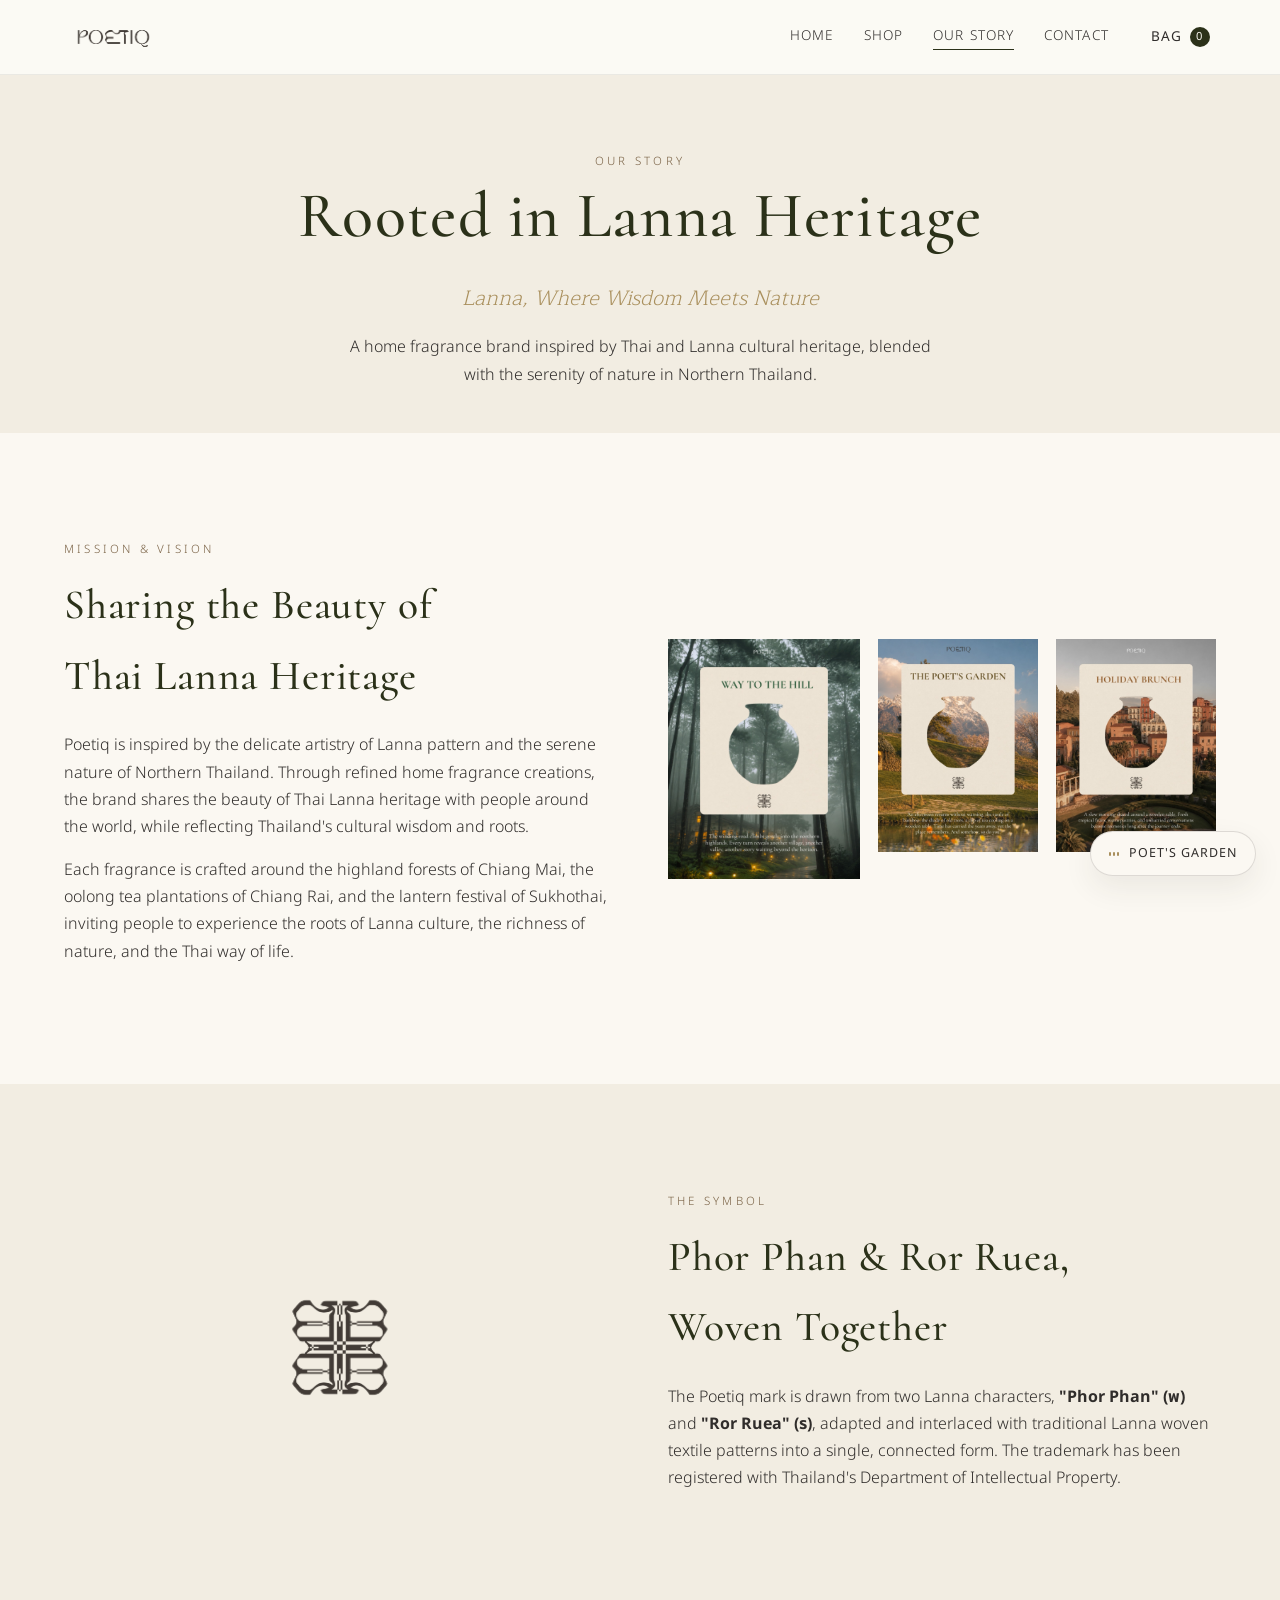
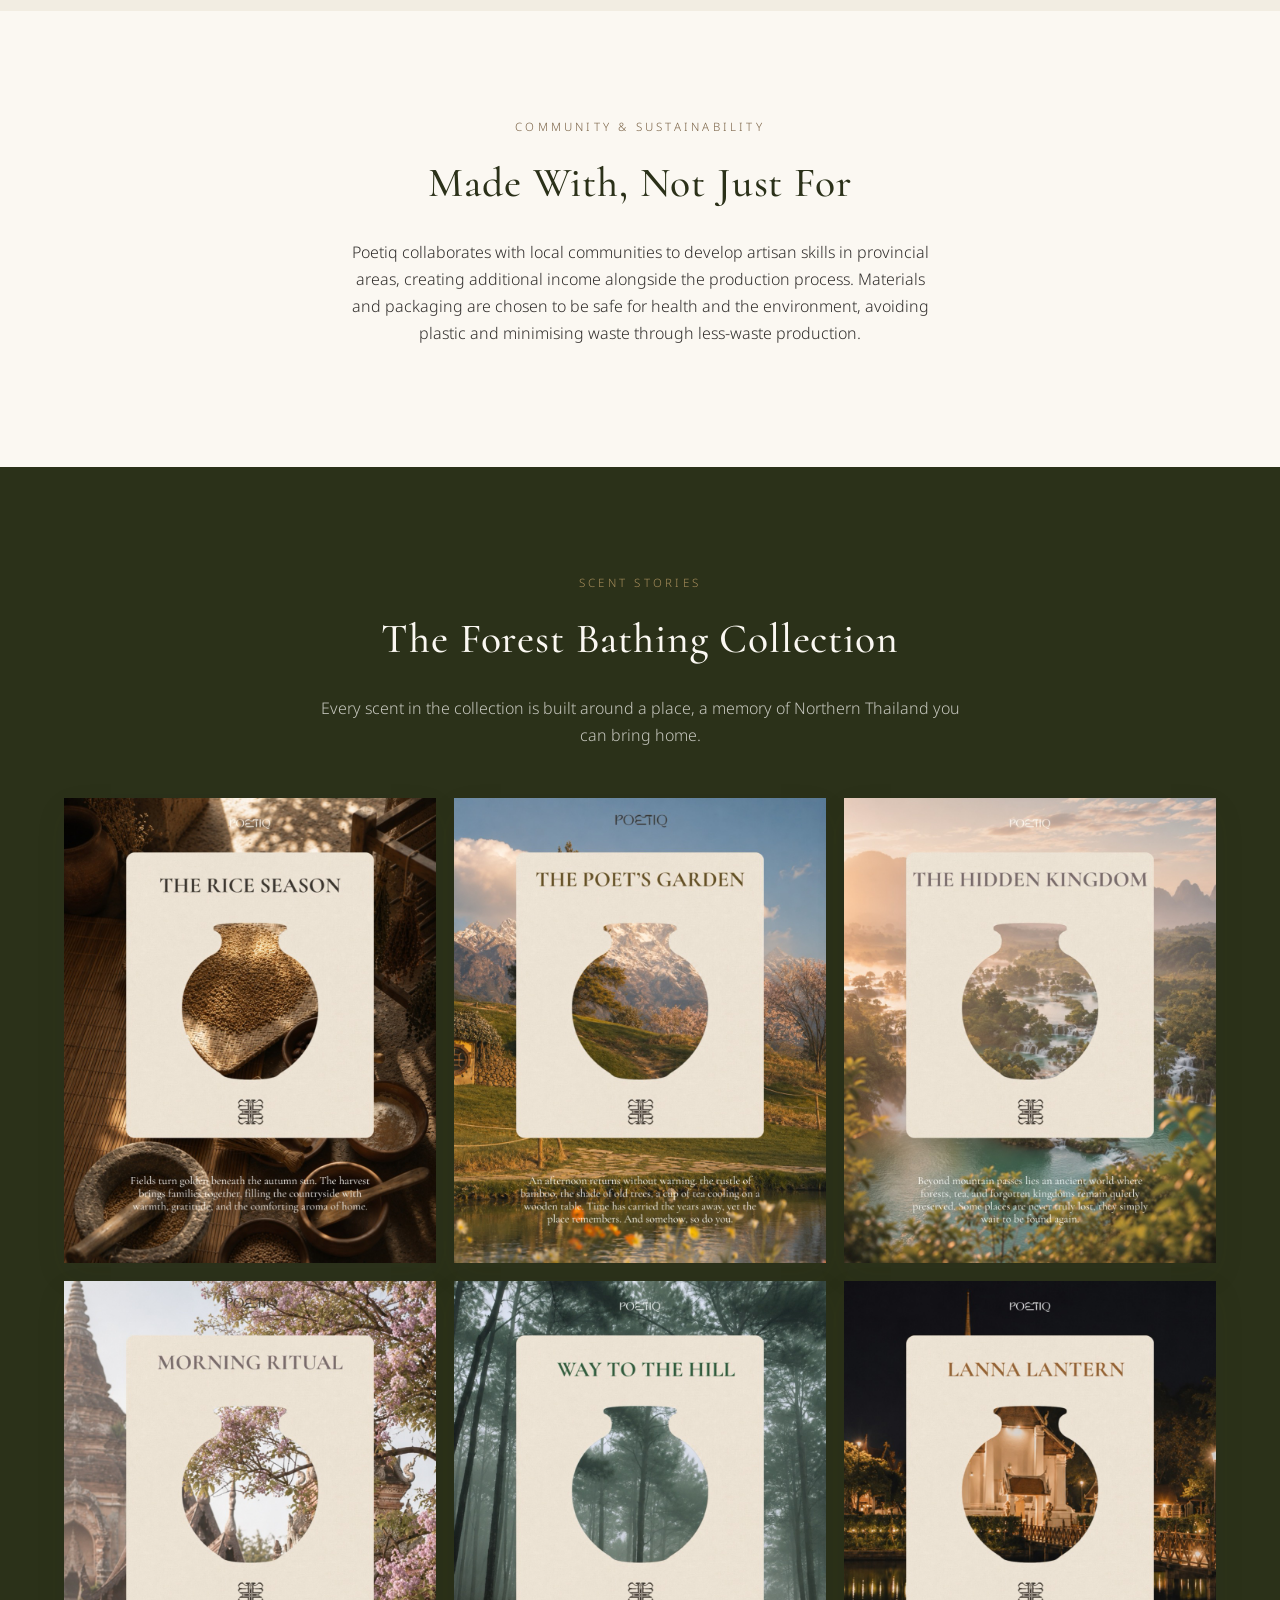
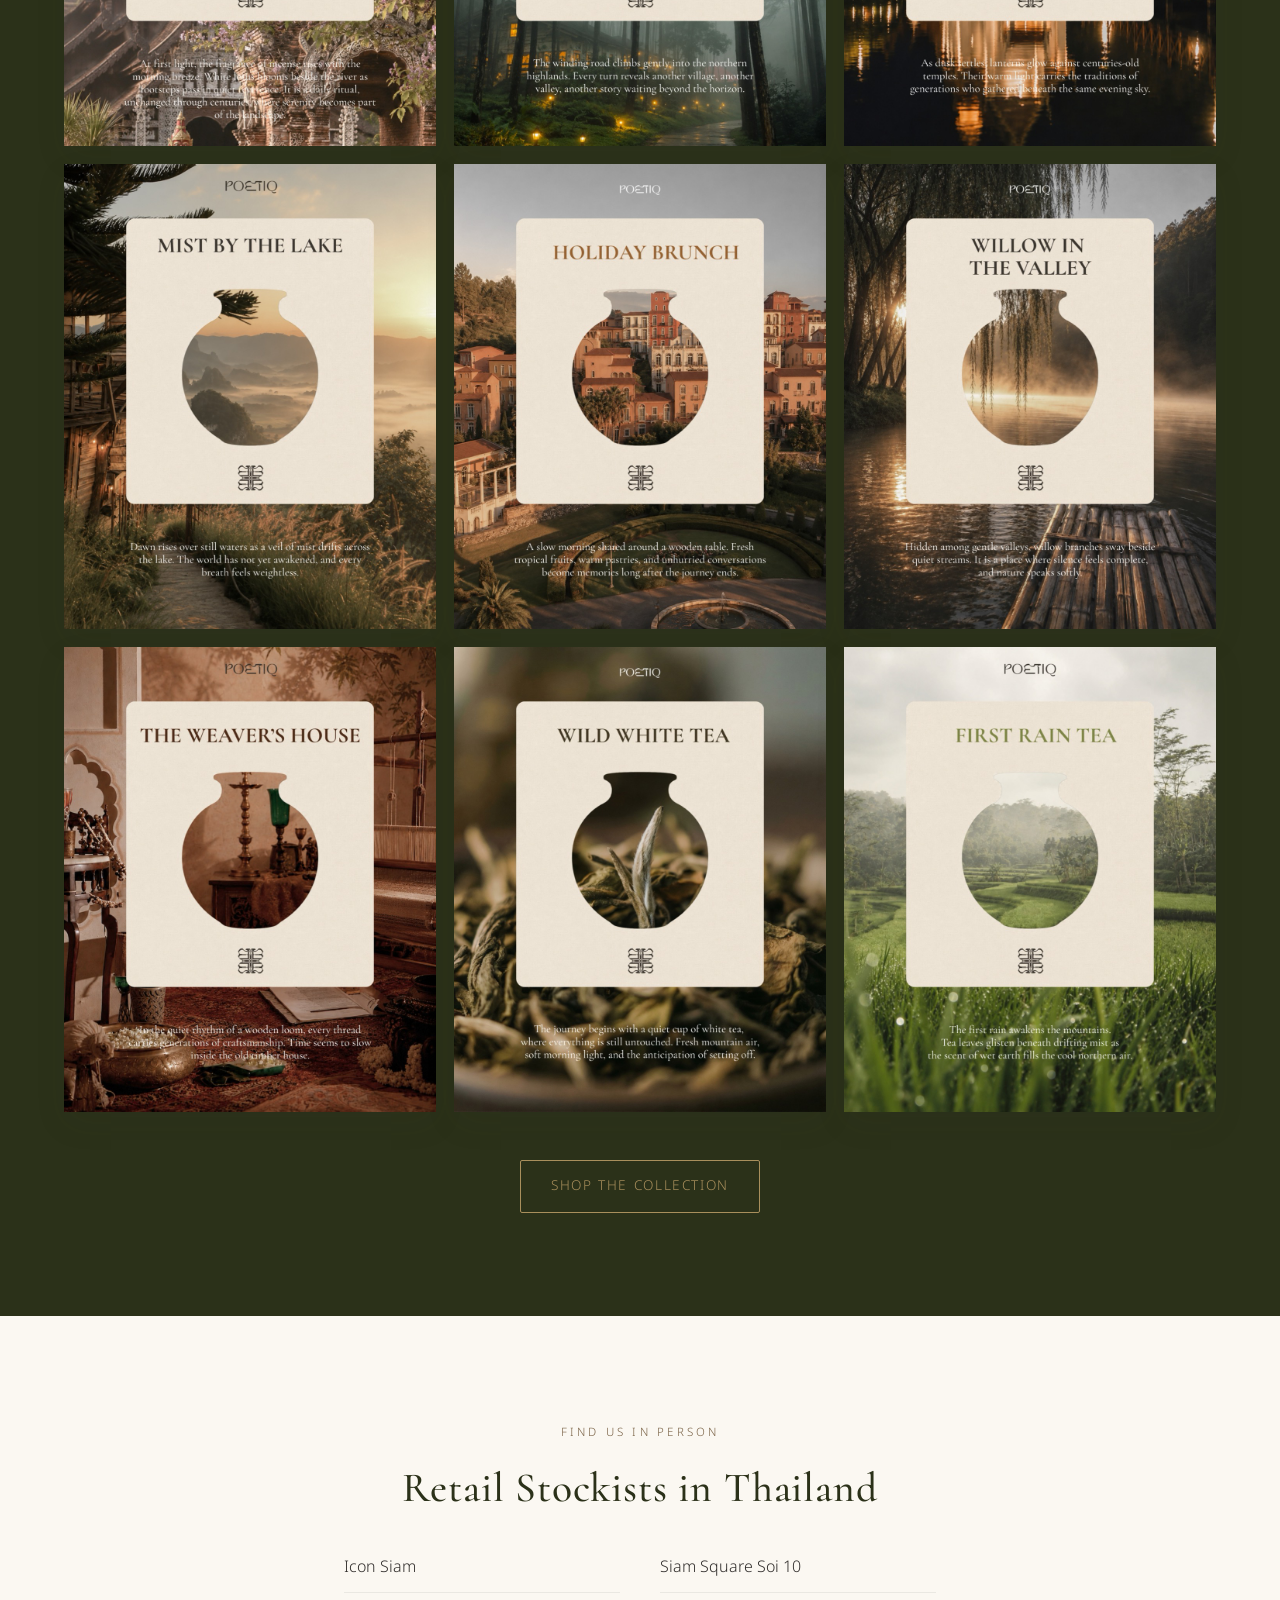
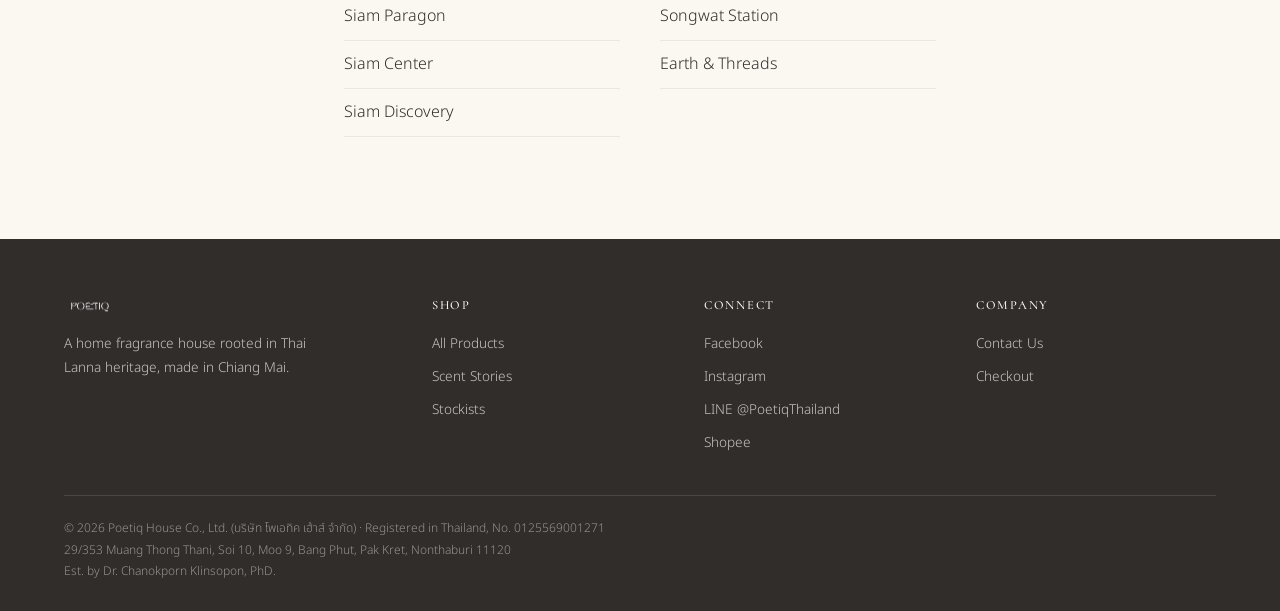
==== commit e15a5d4e: "Content fixes, bigger symbols, refill consolidation, persistent music - Replace em-dashes with comma" ====
--- a/about.html
+++ b/about.html
@@ -7,8 +7,9 @@
 <meta name="description" content="Poetiq is a home fragrance brand inspired by Thai Lanna cultural heritage, founded by Dr. Chanokporn Klinsopon in Chiang Mai.">
 <link rel="icon" href="/assets/brand/symbol-dark.png">
 <link rel="preconnect" href="https://fonts.googleapis.com">
-<link href="https://fonts.googleapis.com/css2?family=Cormorant:ital,wght@0,400;0,500;0,600;1,400&family=Maitree:wght@400;500;600&family=Noto+Sans+Thai:wght@300;400;500;600&display=swap" rel="stylesheet">
+<link href="https://fonts.googleapis.com/css2?family=Cormorant:ital,wght@0,400;0,500;0,600;1,400&family=Maitree:wght@400;500;600&family=Fraunces:ital,wght@0,400;0,500;0,600;1,400&family=Noto+Serif+Thai:wght@400;500;600&family=Playfair+Display:ital,wght@0,400;0,500;0,600;1,400&family=Noto+Sans+Thai:wght@300;400;500;600&display=swap" rel="stylesheet">
 <link rel="stylesheet" href="/css/style.css">
+<script src="/js/design.js"></script>
 </head>
 <body>
 
@@ -32,6 +33,7 @@
   <div class="container">
     <span class="eyebrow" data-c="about.headerEyebrow">Our Story</span>
     <h1 data-c="about.headerTitle">Rooted in Lanna Heritage</h1>
+    <p style="font-family:var(--font-heading); font-style:italic; font-size:1.3rem; color:var(--gold); margin:0 0 18px;" data-c="about.headerTagline">Lanna, Where Wisdom Meets Nature</p>
     <p style="max-width:600px; margin:0 auto;" data-c="about.headerText">A home fragrance brand inspired by Thai and Lanna
       cultural heritage, blended with the serenity of nature in Northern Thailand.</p>
   </div>
@@ -52,9 +54,9 @@
           experience the roots of Lanna culture, the richness of nature, and the Thai way of life.</p>
       </div>
       <div class="teaser-grid">
-        <img src="/assets/scents/way-to-the-hill.jpg" alt="Way to the Hill" loading="lazy">
-        <img src="/assets/scents/poets-garden.jpg" alt="The Poet's Garden" loading="lazy">
-        <img src="/assets/scents/holiday-brunch.jpg" alt="Holiday Brunch" loading="lazy">
+        <div class="media-frame" data-media="about-teaser-1"><img src="/assets/scents/way-to-the-hill.jpg" alt="Way to the Hill" loading="lazy"></div>
+        <div class="media-frame" data-media="about-teaser-2"><img src="/assets/scents/poets-garden.jpg" alt="The Poet's Garden" loading="lazy"></div>
+        <div class="media-frame" data-media="about-teaser-3"><img src="/assets/scents/holiday-brunch.jpg" alt="Holiday Brunch" loading="lazy"></div>
       </div>
     </div>
   </div>
@@ -98,18 +100,18 @@
         a memory of Northern Thailand you can bring home.</p>
     </div>
     <div class="scent-gallery">
-      <img src="/assets/scents/rice-season.jpg" alt="The Rice Season — ฤดูแห่งการเก็บเกี่ยว" loading="lazy">
-      <img src="/assets/scents/poets-garden.jpg" alt="The Poet's Garden — บทกวีในยามบ่าย" loading="lazy">
-      <img src="/assets/scents/hidden-kingdom.jpg" alt="The Hidden Kingdom — อาณาจักรหลังขุนเขา" loading="lazy">
-      <img src="/assets/scents/morning-ritual.jpg" alt="Morning Ritual — วิถีแห่งรุ่งอรุณ" loading="lazy">
-      <img src="/assets/scents/way-to-the-hill.jpg" alt="Way to the Hill — ทางสายเล็กสู่ยอดดอย" loading="lazy">
-      <img src="/assets/scents/lanna-lantern.jpg" alt="Lanna Lantern — แสงโคมแห่งลานนา" loading="lazy">
-      <img src="/assets/scents/mist-by-the-lake.jpg" alt="Mist by the Lake — สายหมอกเหนือผืนน้ำ" loading="lazy">
-      <img src="/assets/scents/holiday-brunch.jpg" alt="Holiday Brunch — มื้อสายกลางขุนเขา" loading="lazy">
-      <img src="/assets/scents/willow-in-the-valley.jpg" alt="Willow in the Valley — ต้นหลิวกลางหุบเขา" loading="lazy">
-      <img src="/assets/scents/weavers-house.jpg" alt="The Weaver's House — เฮือนไม้ของช่างทอ" loading="lazy">
-      <img src="/assets/scents/wild-white-tea.jpg" alt="Wild White Tea — ไร่ชาดอกไม้ป่า" loading="lazy">
-      <img src="/assets/scents/first-rain-tea.jpg" alt="First Rain Tea — ชาหลังวันฝนแรก" loading="lazy">
+      <div class="media-frame" data-media="about-gallery-1"><img src="/assets/scents/rice-season.jpg" alt="The Rice Season — ฤดูแห่งการเก็บเกี่ยว" loading="lazy"></div>
+      <div class="media-frame" data-media="about-gallery-2"><img src="/assets/scents/poets-garden.jpg" alt="The Poet's Garden — บทกวีในยามบ่าย" loading="lazy"></div>
+      <div class="media-frame" data-media="about-gallery-3"><img src="/assets/scents/hidden-kingdom.jpg" alt="The Hidden Kingdom — อาณาจักรหลังขุนเขา" loading="lazy"></div>
+      <div class="media-frame" data-media="about-gallery-4"><img src="/assets/scents/morning-ritual.jpg" alt="Morning Ritual — วิถีแห่งรุ่งอรุณ" loading="lazy"></div>
+      <div class="media-frame" data-media="about-gallery-5"><img src="/assets/scents/way-to-the-hill.jpg" alt="Way to the Hill — ทางสายเล็กสู่ยอดดอย" loading="lazy"></div>
+      <div class="media-frame" data-media="about-gallery-6"><img src="/assets/scents/lanna-lantern.jpg" alt="Lanna Lantern — แสงโคมแห่งลานนา" loading="lazy"></div>
+      <div class="media-frame" data-media="about-gallery-7"><img src="/assets/scents/mist-by-the-lake.jpg" alt="Mist by the Lake — สายหมอกเหนือผืนน้ำ" loading="lazy"></div>
+      <div class="media-frame" data-media="about-gallery-8"><img src="/assets/scents/holiday-brunch.jpg" alt="Holiday Brunch — มื้อสายกลางขุนเขา" loading="lazy"></div>
+      <div class="media-frame" data-media="about-gallery-9"><img src="/assets/scents/willow-in-the-valley.jpg" alt="Willow in the Valley — ต้นหลิวกลางหุบเขา" loading="lazy"></div>
+      <div class="media-frame" data-media="about-gallery-10"><img src="/assets/scents/weavers-house.jpg" alt="The Weaver's House — เฮือนไม้ของช่างทอ" loading="lazy"></div>
+      <div class="media-frame" data-media="about-gallery-11"><img src="/assets/scents/wild-white-tea.jpg" alt="Wild White Tea — ไร่ชาดอกไม้ป่า" loading="lazy"></div>
+      <div class="media-frame" data-media="about-gallery-12"><img src="/assets/scents/first-rain-tea.jpg" alt="First Rain Tea — ชาหลังวันฝนแรก" loading="lazy"></div>
     </div>
     <div style="text-align:center; margin-top:48px;">
       <a href="/shop.html" class="btn btn--gold" data-c="about.galleryCta">Shop the Collection</a>
@@ -201,7 +203,9 @@
 
 <script src="/js/content.js"></script>
 <script src="/js/products.js"></script>
+<script src="/js/media.js"></script>
 <script src="/js/cart.js"></script>
 <script src="/js/main.js"></script>
+<script src="/js/editor.js"></script>
 </body>
 </html>
--- a/css/style.css
+++ b/css/style.css
@@ -234,8 +234,16 @@
   min-height: 82vh;
   display: flex;
   align-items: flex-end;
-  background: linear-gradient(180deg, rgba(43, 49, 25, 0.15), rgba(43, 49, 25, 0.78)),
-    url("../assets/scents/mist-by-the-lake.jpg") center/cover no-repeat;
+  /* mist-by-the-lake.jpg is a designed scent-story card (title + body copy
+     baked into the image), not a plain photo — a plain cover-fit crops
+     unpredictably by aspect ratio and can reveal that text (seen on mobile's
+     taller viewport). Zoomed in and anchored on just the vase artwork so no
+     text ever enters the crop, at any width. */
+  background-image: linear-gradient(180deg, rgba(43, 49, 25, 0.15), rgba(43, 49, 25, 0.78)),
+    url("../assets/scents/mist-by-the-lake.jpg");
+  background-repeat: no-repeat, no-repeat;
+  background-position: 0% 0%, 50% 38%;
+  background-size: auto, 220% auto;
   color: var(--frost);
 }
 
@@ -249,8 +257,8 @@
    Symbol / motif
    ========================================================================== */
 .symbol {
-  width: 42px;
-  height: 42px;
+  width: 58px;
+  height: 58px;
   opacity: 0.9;
 }
 .symbol--light { filter: none; }
@@ -316,7 +324,7 @@
   color: var(--frost);
   text-align: center;
 }
-.product-card__media .symbol { width: 34px; height: 34px; margin-bottom: 14px; }
+.product-card__media .symbol { width: 46px; height: 46px; margin-bottom: 14px; }
 .product-card__media-label {
   font-family: var(--font-heading);
   font-size: 1.5rem;
@@ -442,6 +450,11 @@
 .teaser-grid > *:first-child { grid-row: span 2; aspect-ratio: auto; }
 .teaser-grid > *:first-child img { aspect-ratio: 4/5; }
 
+/* Wraps editable photos so the edit pencil has somewhere to anchor. No
+   z-index of its own, so it stays invisible to stacking — the scent-gallery
+   hover effect (an image growing over its neighbours) still works through it. */
+.media-frame { position: relative; }
+
 /* ==========================================================================
    Cart drawer
    ========================================================================== */
@@ -492,7 +505,7 @@
   width: 56px; height: 56px;
   display: flex; align-items: center; justify-content: center;
 }
-.cart-line__swatch .symbol { width: 22px; height: 22px; }
+.cart-line__swatch .symbol { width: 30px; height: 30px; }
 .cart-line__name { font-size: 0.92rem; margin: 0 0 4px; }
 .cart-line__meta { font-size: 0.76rem; color: #7a766f; margin: 0 0 8px; }
 .cart-line__remove { font-size: 0.75rem; text-decoration: underline; background: none; border: none; cursor: pointer; color: var(--plum); }
@@ -732,4 +745,110 @@
   .scent-gallery { grid-template-columns: 1fr 1fr; }
   .footer-grid { grid-template-columns: 1fr; gap: 28px; }
   .hero { min-height: 92vh; }
-}
+  /* Owner-only edit toggle (bottom-left) can otherwise crowd the sound
+     toggle (bottom-right) on narrow phones — stack it higher instead. */
+  .poetiq-edit-fab-wrap { bottom: 84px; }
+}
+
+/* ==========================================================================
+   On-page editor (logged-in owners only — pencils, floating controls, modal)
+   ========================================================================== */
+.poetiq-editable { outline: 1px dashed transparent; transition: outline-color 0.15s ease; }
+body.poetiq-edit-mode .poetiq-editable { outline-color: rgba(169, 143, 92, 0.5); outline-offset: 4px; }
+
+.poetiq-pencil {
+  display: inline-flex; align-items: center; justify-content: center;
+  width: 26px; height: 26px; margin-left: 8px; vertical-align: middle;
+  background: var(--gold); color: var(--frost); border: none; border-radius: 50%;
+  font-size: 13px; line-height: 1; cursor: pointer; box-shadow: 0 2px 8px rgba(48,45,43,0.25);
+  transition: transform 0.15s ease; flex: none;
+}
+.poetiq-pencil:hover { transform: scale(1.12); }
+
+.poetiq-edit-fab-wrap {
+  position: fixed; left: 18px; bottom: 18px; z-index: 900;
+  display: flex; flex-direction: column; align-items: flex-start; gap: 8px;
+}
+.poetiq-edit-fab, .poetiq-design-fab, .poetiq-logout-fab {
+  font-family: var(--font-body); font-size: 0.85rem; font-weight: 500;
+  border: none; border-radius: 999px; cursor: pointer;
+  box-shadow: 0 8px 24px rgba(48,45,43,0.22);
+}
+.poetiq-edit-fab {
+  background: var(--moss); color: var(--frost); padding: 12px 20px;
+}
+.poetiq-edit-fab:hover { background: var(--moss-dark); }
+.poetiq-design-fab {
+  background: var(--frost); color: var(--graphite); width: 40px; height: 40px;
+  display: flex; align-items: center; justify-content: center; padding: 0; font-size: 1.05rem;
+}
+.poetiq-logout-fab {
+  background: transparent; color: var(--warmgrey); box-shadow: none; padding: 4px 8px;
+  text-decoration: underline; font-size: 0.75rem;
+}
+
+.poetiq-editor-overlay {
+  position: fixed; inset: 0; background: rgba(48,45,43,0.55); z-index: 1000;
+  display: flex; align-items: center; justify-content: center; padding: 24px;
+}
+.poetiq-editor-modal {
+  background: var(--frost); border-radius: 12px; padding: 28px; width: 100%; max-width: 480px;
+  box-shadow: 0 24px 64px rgba(0,0,0,0.3);
+}
+.poetiq-editor-modal h4 { margin: 0 0 14px; font-family: var(--font-heading); font-size: 1.3rem; color: var(--moss-dark); }
+.poetiq-editor-hint { font-size: 0.8rem; color: var(--warmgrey); margin: -8px 0 14px; }
+.poetiq-editor-input {
+  width: 100%; font-family: var(--font-body); font-size: 0.95rem; color: var(--graphite);
+  border: 1px solid rgba(48,45,43,0.2); border-radius: 8px; padding: 12px; min-height: 44px;
+  resize: vertical; background: #fff;
+}
+textarea.poetiq-editor-input { min-height: 120px; }
+.poetiq-editor-radios { display: flex; flex-direction: column; gap: 10px; margin-bottom: 20px; font-size: 0.9rem; }
+.poetiq-editor-radios label { display: flex; align-items: center; gap: 10px; cursor: pointer; }
+.poetiq-editor-actions { display: flex; justify-content: flex-end; gap: 10px; margin-top: 18px; }
+.poetiq-editor-actions .btn { padding: 10px 20px; }
+
+.poetiq-toast {
+  position: fixed; bottom: 18px; left: 50%; transform: translate(-50%, 20px);
+  background: var(--moss-dark); color: var(--frost); padding: 12px 22px; border-radius: 999px;
+  font-size: 0.85rem; box-shadow: 0 12px 30px rgba(0,0,0,0.25); z-index: 1100;
+  opacity: 0; transition: opacity 0.25s ease, transform 0.25s ease; pointer-events: none;
+}
+.poetiq-toast.is-shown { opacity: 1; transform: translate(-50%, 0); }
+.poetiq-toast.is-error { background: var(--plum); }
+
+.product-card__media.poetiq-editable, .product-card__body h3.poetiq-editable,
+.product-card__body p.poetiq-editable, .product-card__body span.poetiq-editable {
+  outline-offset: 2px;
+}
+.product-card__media .poetiq-pencil {
+  position: absolute; top: 10px; right: 10px; margin-left: 0; z-index: 2;
+}
+.media-frame .poetiq-pencil {
+  position: absolute; top: 8px; right: 8px; margin-left: 0; z-index: 6;
+}
+
+.poetiq-media-modal { max-width: 380px; }
+.poetiq-media-preview-wrap {
+  width: 100%; max-height: 320px; overflow: hidden; border-radius: 10px;
+  background: var(--frost-100); margin-bottom: 14px;
+}
+.poetiq-media-preview { width: 100%; height: 100%; object-fit: cover; transition: transform 0.15s ease, object-position 0.15s ease; }
+.poetiq-media-anchors {
+  display: grid; grid-template-columns: repeat(3, 1fr); gap: 6px; width: 96px; margin: 0 auto 16px;
+}
+.poetiq-media-anchor {
+  width: 28px; height: 28px; border-radius: 6px; border: 1px solid rgba(48,45,43,0.25);
+  background: #fff; cursor: pointer; padding: 0;
+}
+.poetiq-media-anchor.is-selected { background: var(--gold); border-color: var(--gold); }
+.poetiq-media-zoom-row { margin-bottom: 16px; font-size: 0.8rem; color: var(--warmgrey); }
+.poetiq-media-zoom-row input { width: 100%; margin-top: 6px; }
+.poetiq-media-upload-row { margin-bottom: 8px; }
+.poetiq-media-upload-row .btn { width: 100%; }
+
+.poetiq-login-link {
+  display: inline-block; margin-top: 10px; font-size: 0.7rem; color: rgba(251,250,245,0.4);
+  text-decoration: underline;
+}
+.poetiq-login-link:hover { color: rgba(251,250,245,0.7); }
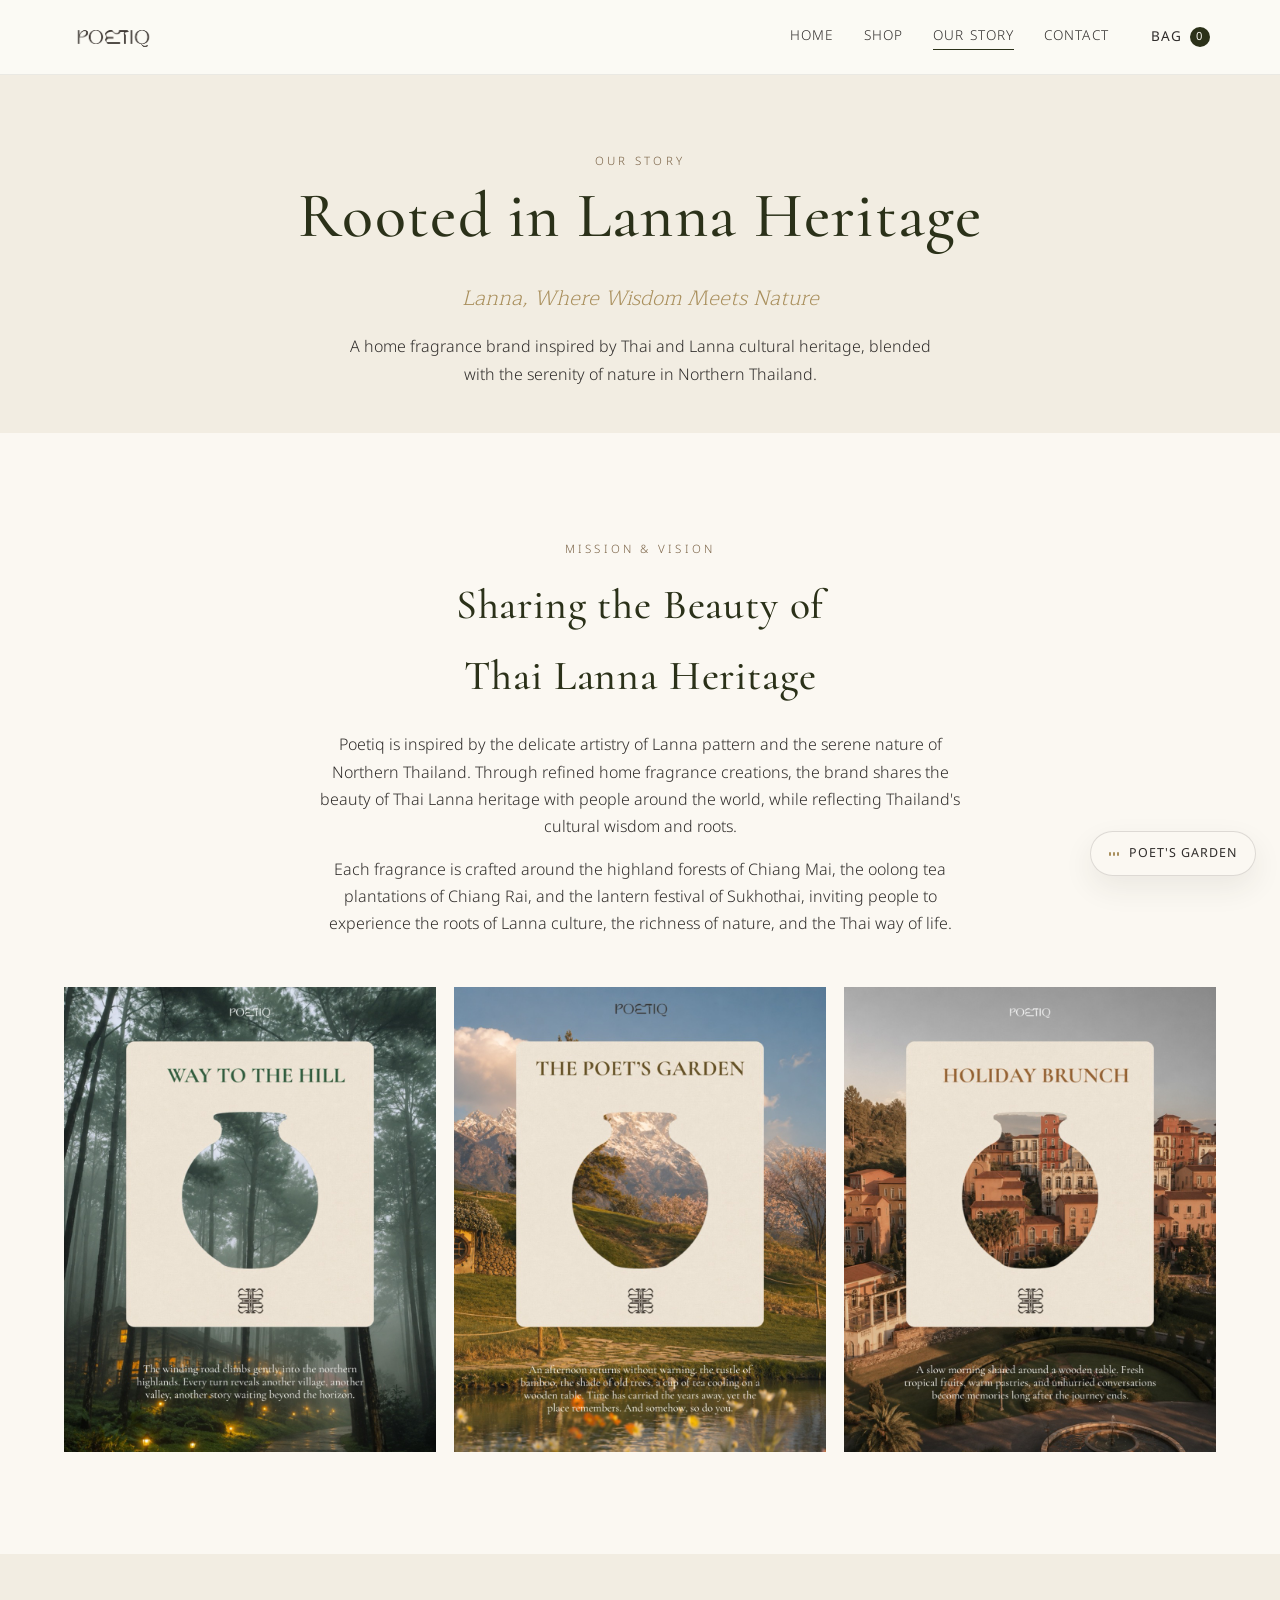
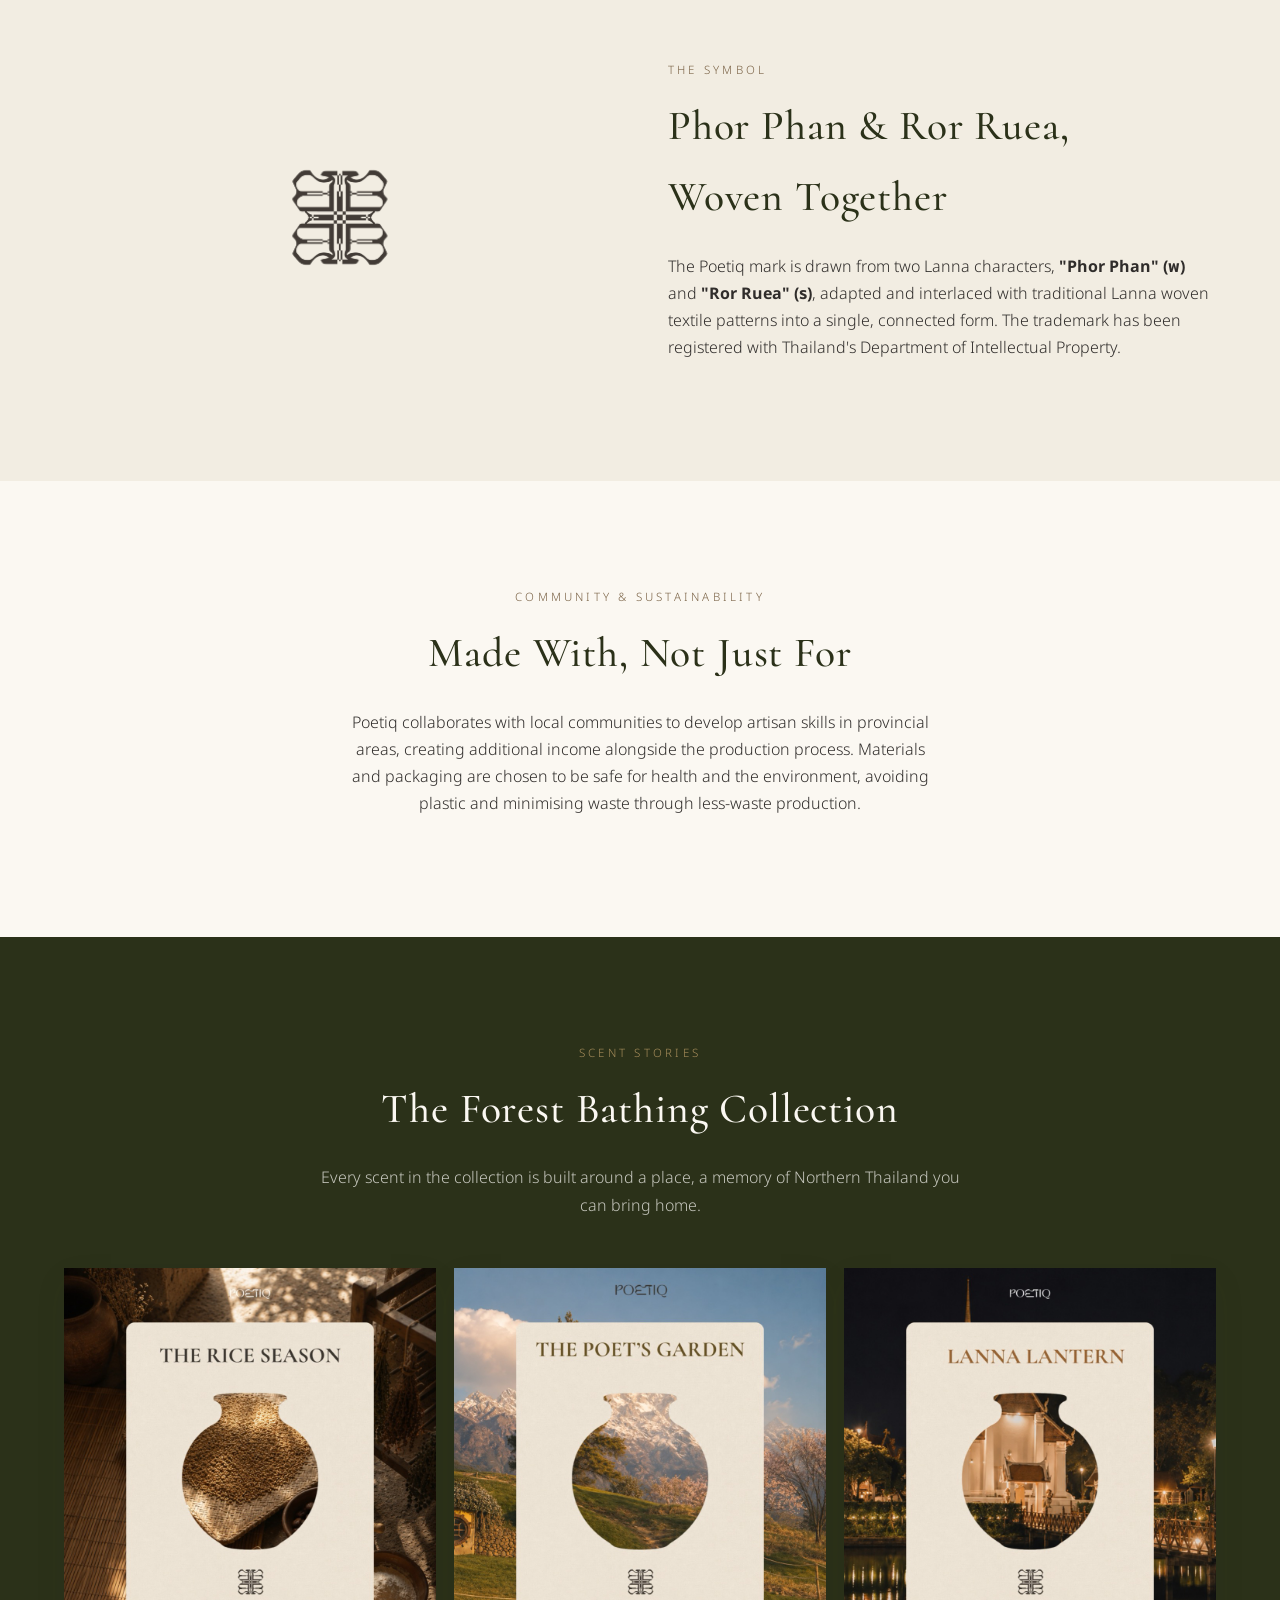
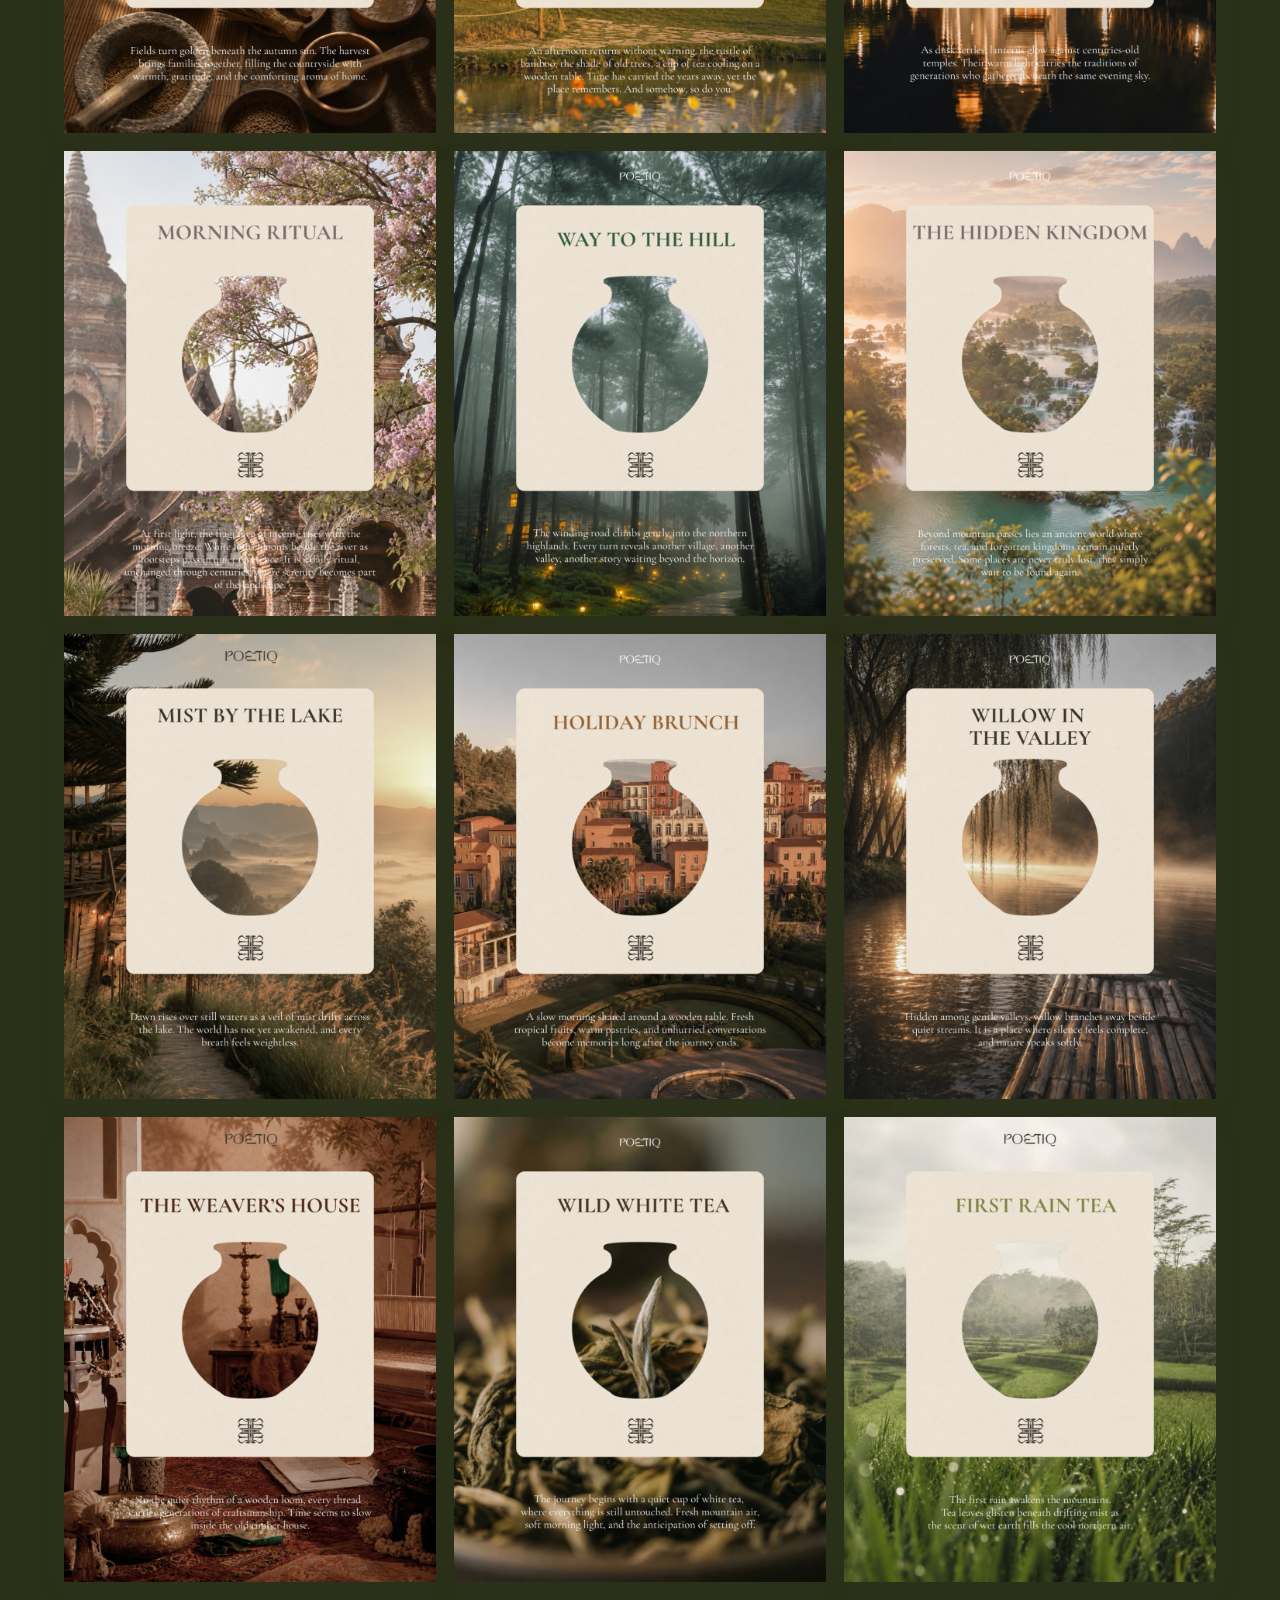
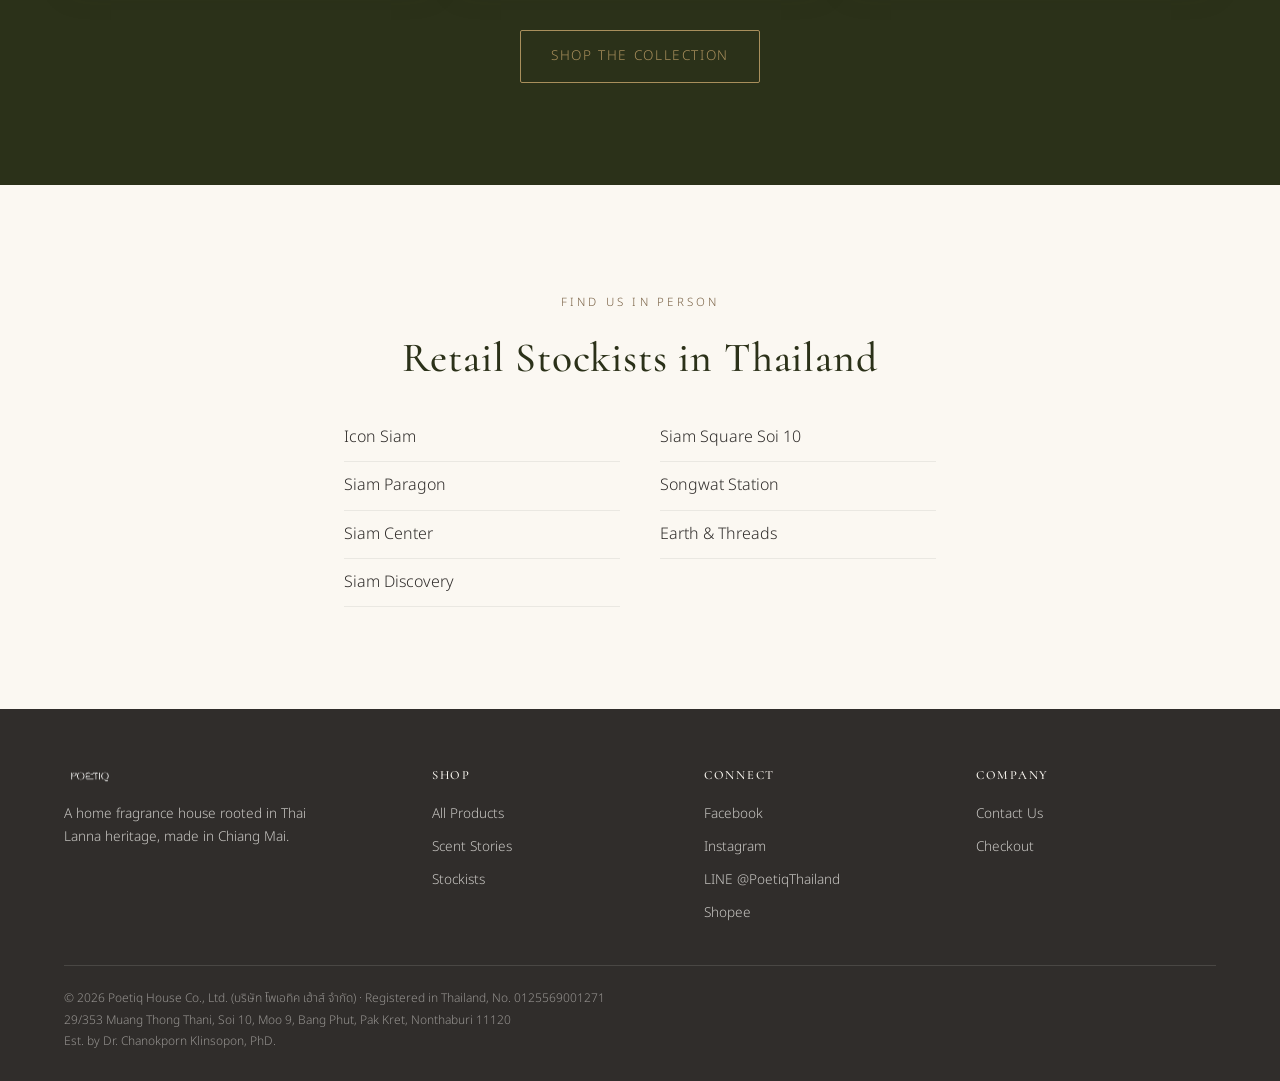
==== commit 0dd6c8df: "Equal-size teaser cards, blurred product backdrop, bigger divider symbol, copy edits - Teaser rows (" ====
--- a/about.html
+++ b/about.html
@@ -41,8 +41,7 @@
 
 <section class="section">
   <div class="container">
-    <div class="grid grid--2" style="align-items:center; gap:56px;">
-      <div>
+    <div class="center-copy" style="margin-bottom:48px;">
         <span class="eyebrow" data-c="about.missionEyebrow">Mission &amp; Vision</span>
         <h2 data-c="about.missionTitle">Sharing the Beauty of<br>Thai Lanna Heritage</h2>
         <p data-c="about.missionText1">Poetiq is inspired by the delicate artistry of Lanna pattern and the serene nature of
@@ -50,15 +49,14 @@
           Thai Lanna heritage with people around the world, while reflecting Thailand's cultural
           wisdom and roots.</p>
         <p data-c="about.missionText2">Each fragrance is crafted around the highland forests of Chiang Mai, the oolong tea
-          plantations of Chiang Rai, and the lantern festival of Sukhothai — inviting people to
+          plantations of Chiang Rai, and the lantern festival of Sukhothai, inviting people to
           experience the roots of Lanna culture, the richness of nature, and the Thai way of life.</p>
-      </div>
-      <div class="teaser-grid">
+    </div>
+    <div class="teaser-grid">
         <div class="media-frame" data-media="about-teaser-1"><img src="/assets/scents/way-to-the-hill.jpg" alt="Way to the Hill" loading="lazy"></div>
         <div class="media-frame" data-media="about-teaser-2"><img src="/assets/scents/poets-garden.jpg" alt="The Poet's Garden" loading="lazy"></div>
         <div class="media-frame" data-media="about-teaser-3"><img src="/assets/scents/holiday-brunch.jpg" alt="Holiday Brunch" loading="lazy"></div>
       </div>
-    </div>
   </div>
 </section>
 
@@ -71,8 +69,8 @@
       <div>
         <span class="eyebrow" data-c="about.symbolEyebrow">The Symbol</span>
         <h2 data-c="about.symbolTitle">Phor Phan &amp; Ror Ruea,<br>Woven Together</h2>
-        <p data-c="about.symbolText">The Poetiq mark is drawn from two Lanna characters — <strong>"Phor Phan" (พ)</strong> and
-          <strong>"Ror Ruea" (ร)</strong> — adapted and interlaced with traditional Lanna woven textile
+        <p data-c="about.symbolText">The Poetiq mark is drawn from two Lanna characters, <strong>"Phor Phan" (พ)</strong> and
+          <strong>"Ror Ruea" (ร)</strong>, adapted and interlaced with traditional Lanna woven textile
           patterns into a single, connected form. The trademark has been registered with Thailand's
           Department of Intellectual Property.</p>
       </div>
@@ -86,7 +84,7 @@
     <h2 data-c="about.communityTitle">Made With, Not Just For</h2>
     <p data-c="about.communityText">Poetiq collaborates with local communities to develop artisan skills in provincial areas,
       creating additional income alongside the production process. Materials and packaging are
-      chosen to be safe for health and the environment — avoiding plastic and minimising waste
+      chosen to be safe for health and the environment, avoiding plastic and minimising waste
       through less-waste production.</p>
   </div>
 </section>
@@ -102,10 +100,10 @@
     <div class="scent-gallery">
       <div class="media-frame" data-media="about-gallery-1"><img src="/assets/scents/rice-season.jpg" alt="The Rice Season — ฤดูแห่งการเก็บเกี่ยว" loading="lazy"></div>
       <div class="media-frame" data-media="about-gallery-2"><img src="/assets/scents/poets-garden.jpg" alt="The Poet's Garden — บทกวีในยามบ่าย" loading="lazy"></div>
-      <div class="media-frame" data-media="about-gallery-3"><img src="/assets/scents/hidden-kingdom.jpg" alt="The Hidden Kingdom — อาณาจักรหลังขุนเขา" loading="lazy"></div>
+      <div class="media-frame" data-media="about-gallery-3"><img src="/assets/scents/lanna-lantern.jpg" alt="Lanna Lantern — แสงโคมแห่งลานนา" loading="lazy"></div>
       <div class="media-frame" data-media="about-gallery-4"><img src="/assets/scents/morning-ritual.jpg" alt="Morning Ritual — วิถีแห่งรุ่งอรุณ" loading="lazy"></div>
       <div class="media-frame" data-media="about-gallery-5"><img src="/assets/scents/way-to-the-hill.jpg" alt="Way to the Hill — ทางสายเล็กสู่ยอดดอย" loading="lazy"></div>
-      <div class="media-frame" data-media="about-gallery-6"><img src="/assets/scents/lanna-lantern.jpg" alt="Lanna Lantern — แสงโคมแห่งลานนา" loading="lazy"></div>
+      <div class="media-frame" data-media="about-gallery-6"><img src="/assets/scents/hidden-kingdom.jpg" alt="The Hidden Kingdom — อาณาจักรหลังขุนเขา" loading="lazy"></div>
       <div class="media-frame" data-media="about-gallery-7"><img src="/assets/scents/mist-by-the-lake.jpg" alt="Mist by the Lake — สายหมอกเหนือผืนน้ำ" loading="lazy"></div>
       <div class="media-frame" data-media="about-gallery-8"><img src="/assets/scents/holiday-brunch.jpg" alt="Holiday Brunch — มื้อสายกลางขุนเขา" loading="lazy"></div>
       <div class="media-frame" data-media="about-gallery-9"><img src="/assets/scents/willow-in-the-valley.jpg" alt="Willow in the Valley — ต้นหลิวกลางหุบเขา" loading="lazy"></div>
--- a/css/style.css
+++ b/css/style.css
@@ -271,10 +271,11 @@
   gap: 16px;
   margin: 0 auto 2em;
 }
+.motif-divider .symbol { width: 104px; height: 104px; }
 .motif-divider::before, .motif-divider::after {
   content: "";
   height: 1px;
-  width: 48px;
+  width: 80px;
   background: var(--almond);
   opacity: 0.5;
 }
@@ -342,7 +343,15 @@
   vertical-align: middle;
 }
 
-.product-card__media.has-photo { padding: 0; background: #fff; }
+.product-card__media.has-photo { padding: 0; background: #fff; overflow: hidden; }
+/* Blurred copy of the photo fills any letterbox space around a contain-fit
+   image, so it reads as one scene instead of a photo floating on white. */
+.product-card__media-bg {
+  position: absolute; inset: -24px; z-index: 0;
+  background-size: cover; background-position: center;
+  filter: blur(26px) saturate(1.15); transform: scale(1.08);
+}
+.product-card__media.has-photo img { position: relative; z-index: 1; }
 .product-card__media.has-photo img {
   width: 100%;
   height: 100%;
@@ -443,12 +452,10 @@
 
 .teaser-grid {
   display: grid;
-  grid-template-columns: 1.2fr 1fr 1fr;
+  grid-template-columns: repeat(3, 1fr);
   gap: 18px;
 }
-.teaser-grid img { width: 100%; height: 100%; object-fit: cover; aspect-ratio: 3/4; }
-.teaser-grid > *:first-child { grid-row: span 2; aspect-ratio: auto; }
-.teaser-grid > *:first-child img { aspect-ratio: 4/5; }
+.teaser-grid img { width: 100%; height: 100%; object-fit: cover; aspect-ratio: 4/5; }
 
 /* Wraps editable photos so the edit pencil has somewhere to anchor. No
    z-index of its own, so it stays invisible to stacking — the scent-gallery
@@ -730,8 +737,6 @@
   .footer-grid { grid-template-columns: 1fr 1fr; }
   .story-card { grid-template-columns: 1fr; gap: 20px; margin-bottom: 56px; }
   .story-card:nth-child(even) .story-card__media { order: 0; }
-  .teaser-grid { grid-template-columns: 1fr 1fr; }
-  .teaser-grid > *:first-child { grid-column: span 2; grid-row: auto; }
   .stockist-list { columns: 1; }
 }
 
@@ -743,6 +748,7 @@
   .nav-toggle { display: block; }
   .grid--4, .grid--3 { grid-template-columns: 1fr 1fr; }
   .scent-gallery { grid-template-columns: 1fr 1fr; }
+  .teaser-grid { grid-template-columns: 1fr; max-width: 420px; margin-left: auto; margin-right: auto; }
   .footer-grid { grid-template-columns: 1fr; gap: 28px; }
   .hero { min-height: 92vh; }
   /* Owner-only edit toggle (bottom-left) can otherwise crowd the sound
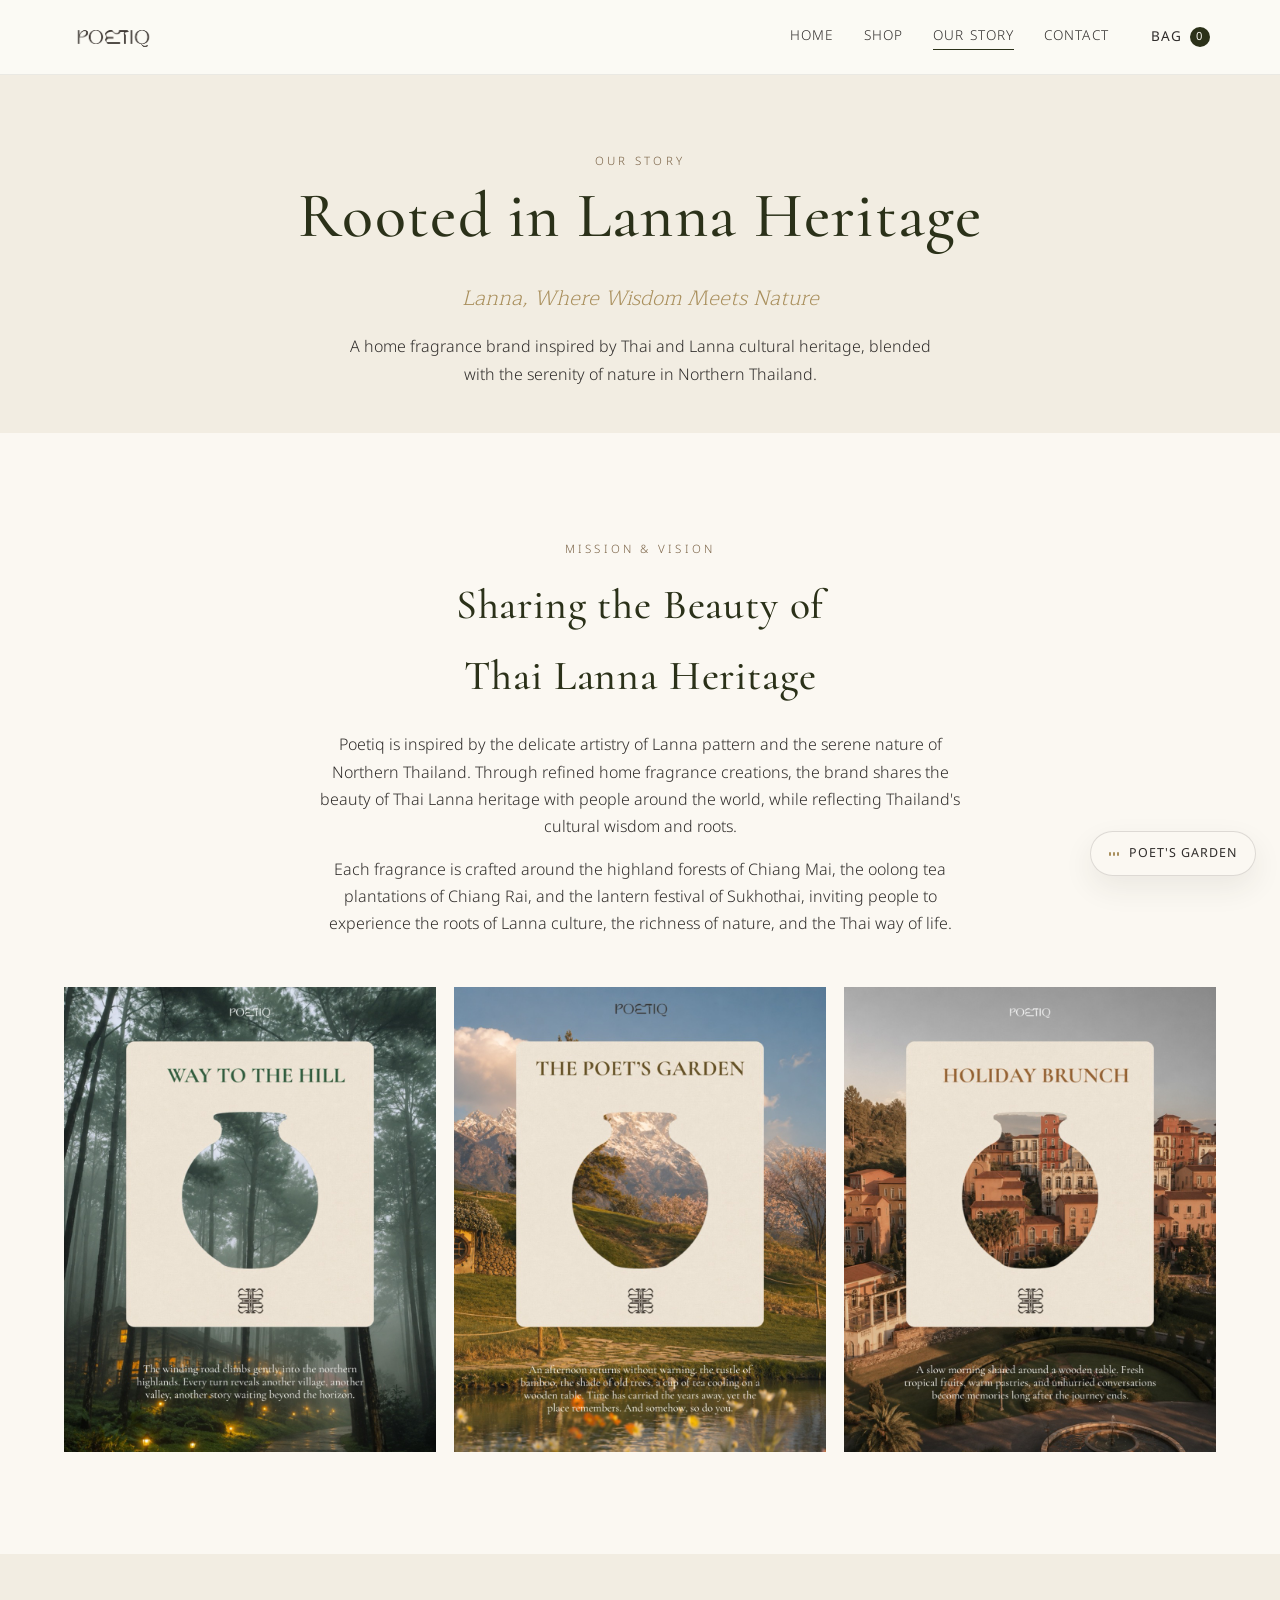
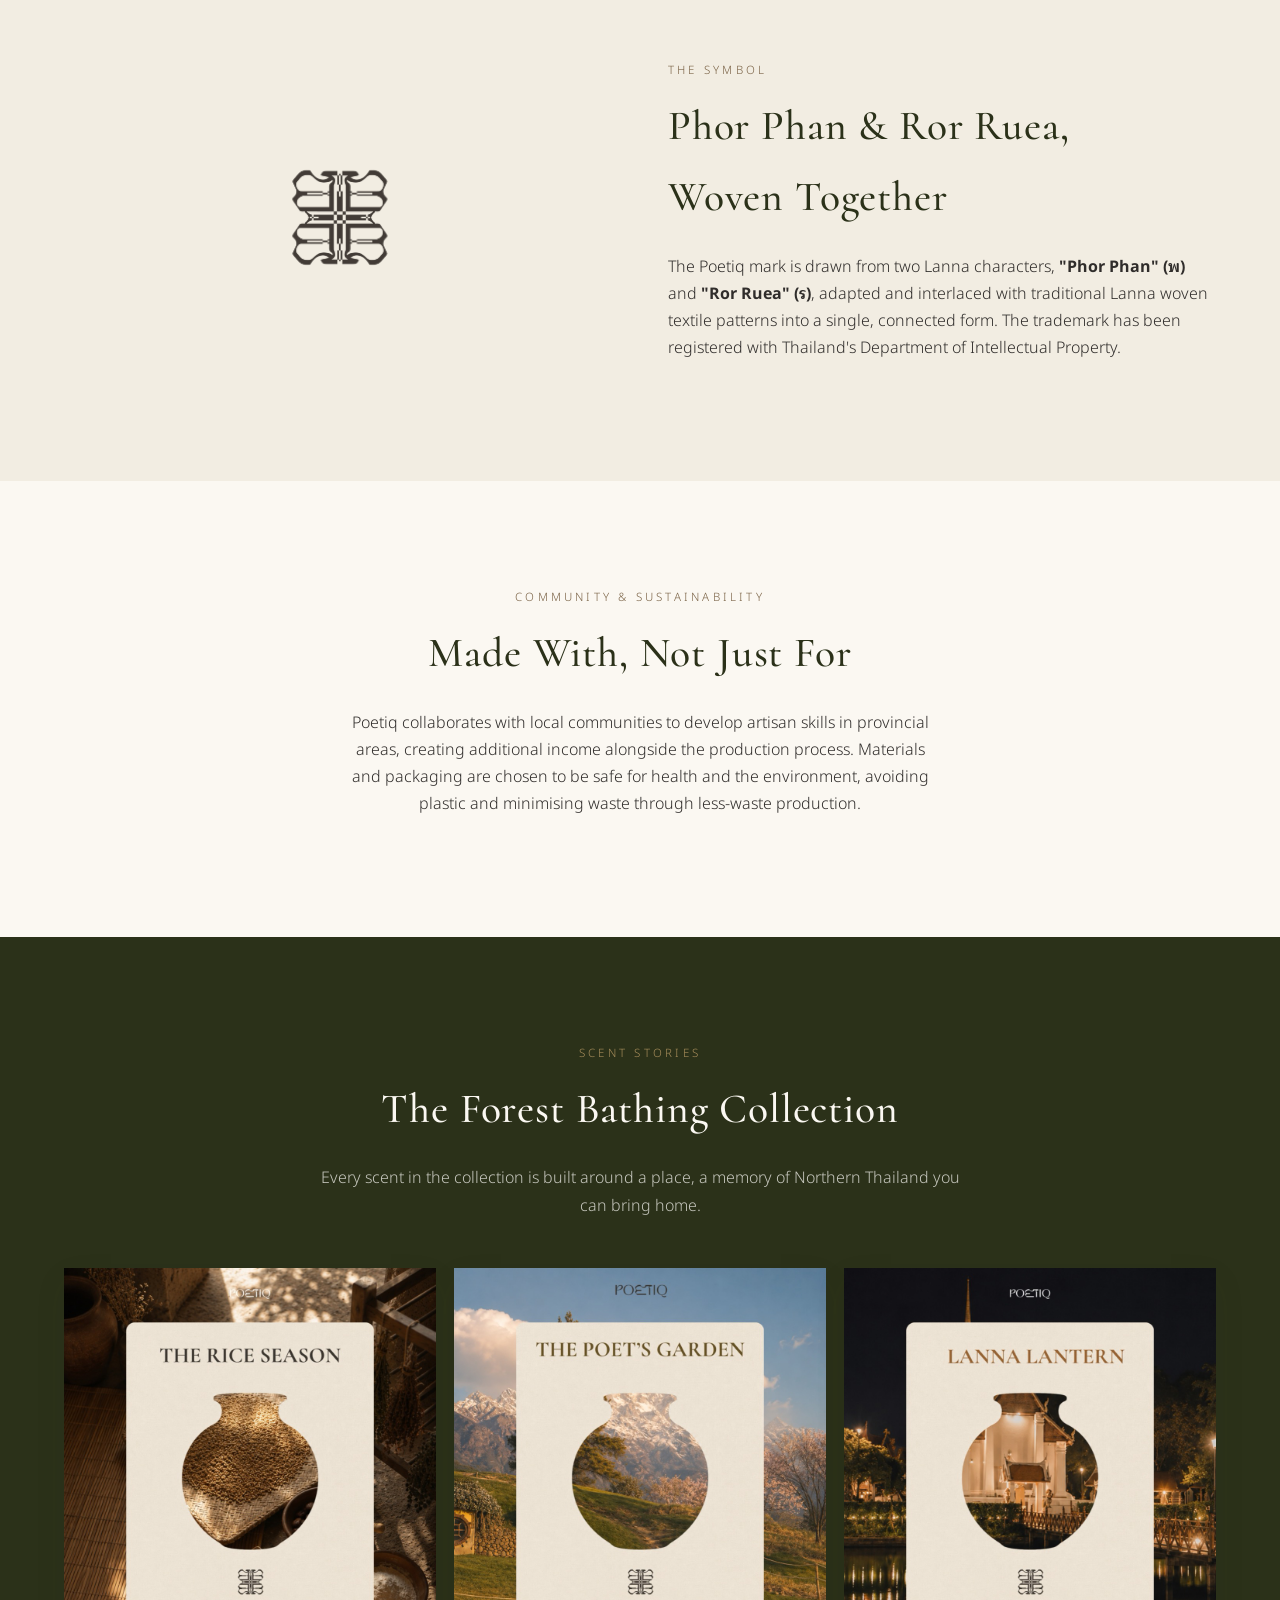
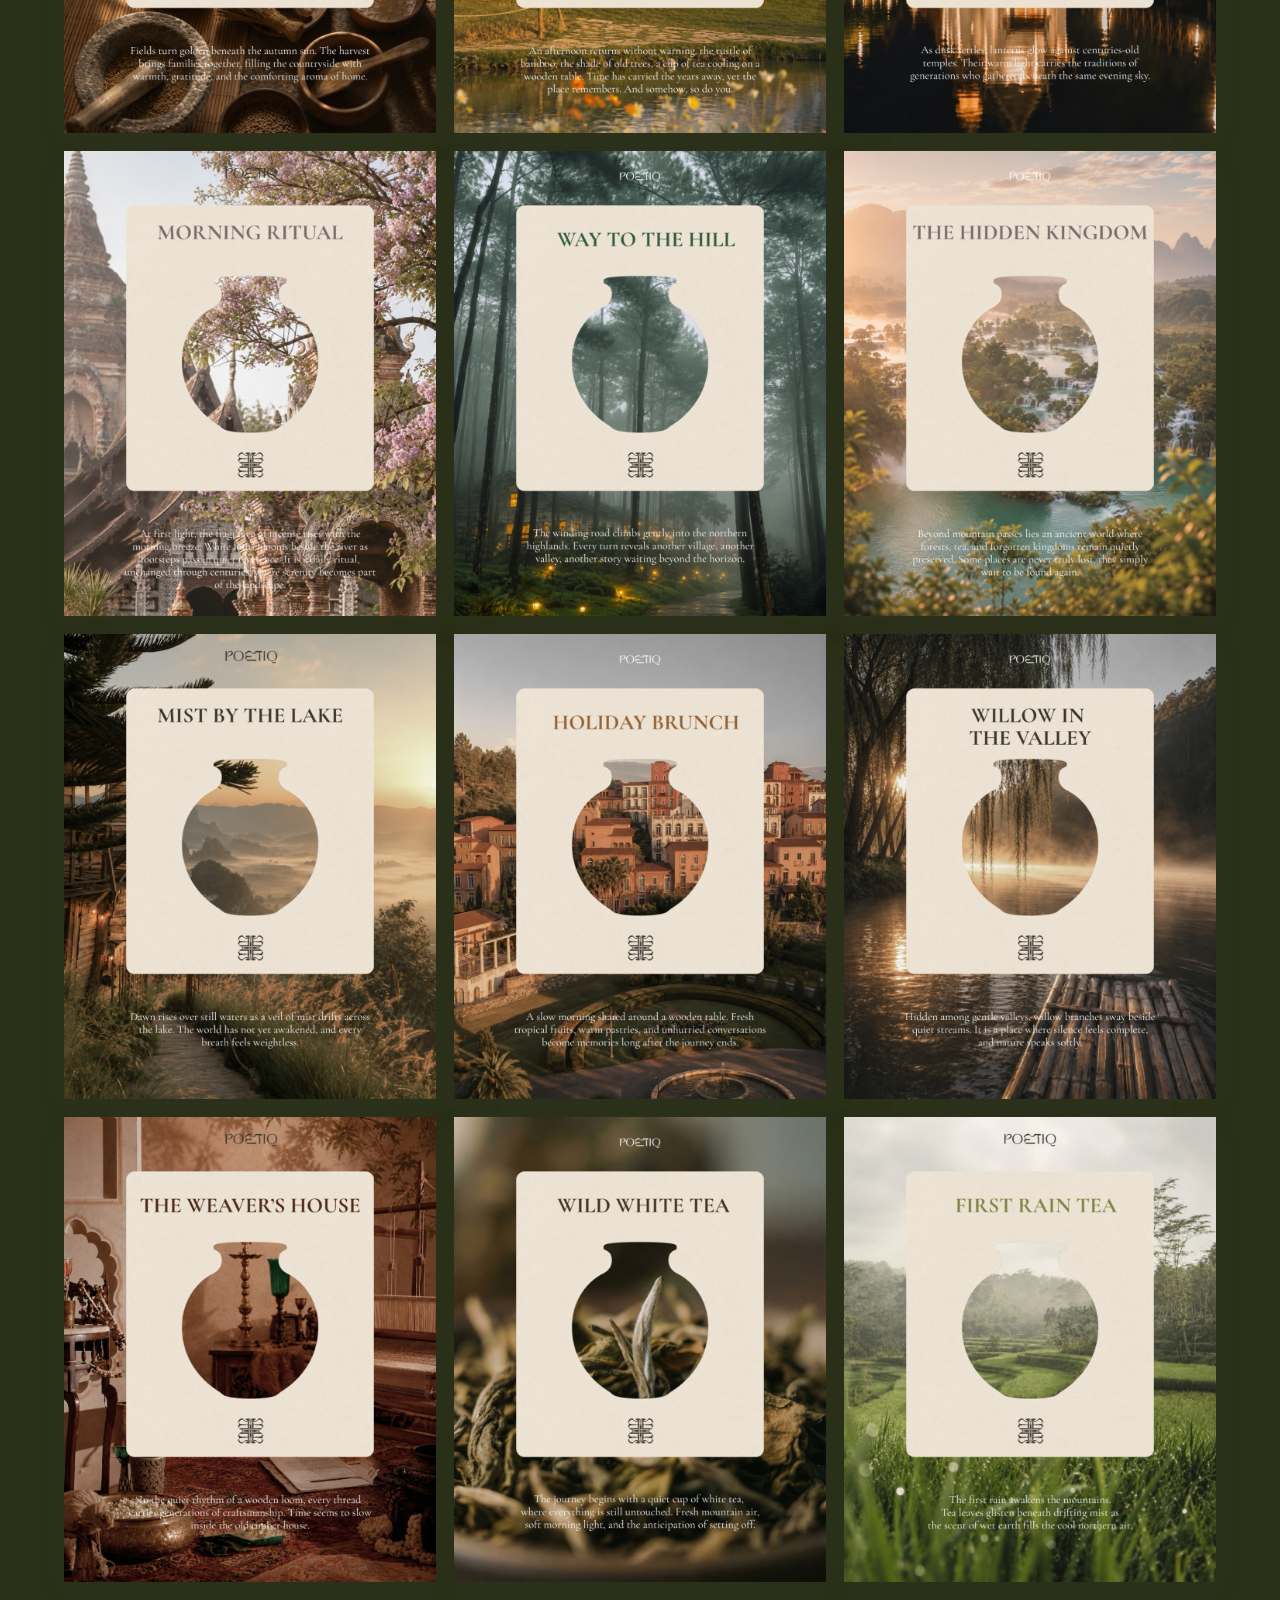
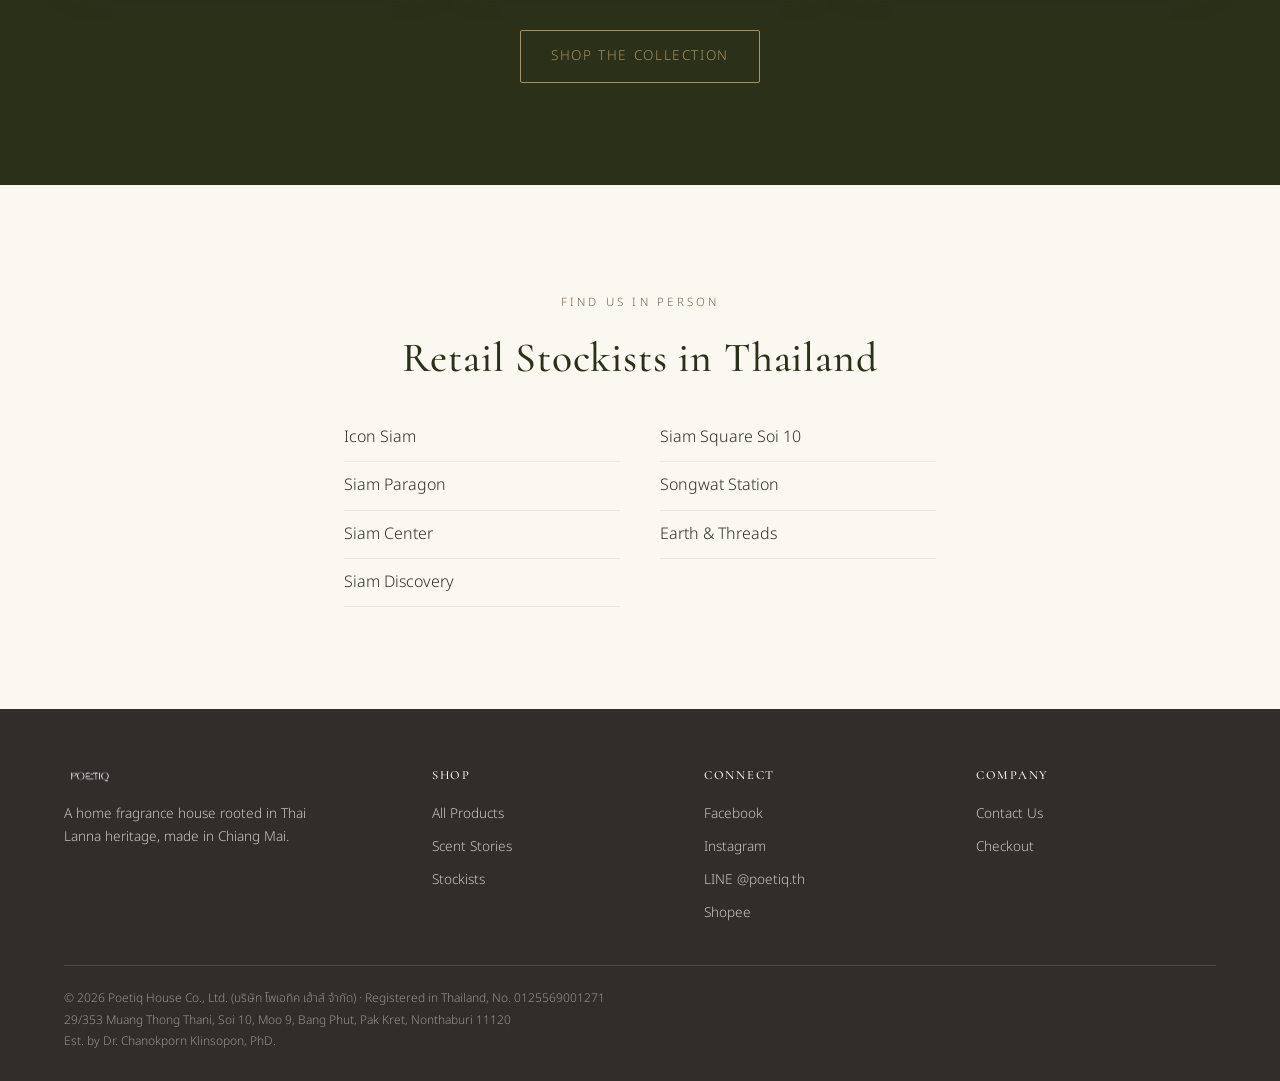
==== commit 42b883c2: "Update LINE ID to @poetiq.th; update refill prices with oil/alcohol base sizes - LINE display text c" ====
--- a/about.html
+++ b/about.html
@@ -155,7 +155,7 @@
         <ul>
           <li><a href="https://www.facebook.com/p/Poetiq-61572169323522/" target="_blank" rel="noopener">Facebook</a></li>
           <li><a href="https://instagram.com/poetiq.th" target="_blank" rel="noopener">Instagram</a></li>
-          <li><a href="https://lin.ee/kGxLo5Z" target="_blank" rel="noopener">LINE @PoetiqThailand</a></li>
+          <li><a href="https://lin.ee/kGxLo5Z" target="_blank" rel="noopener">LINE @poetiq.th</a></li>
           <li><a href="https://shopee.co.th/poetiq.th" target="_blank" rel="noopener">Shopee</a></li>
         </ul>
       </div>
--- a/css/style.css
+++ b/css/style.css
@@ -234,16 +234,13 @@
   min-height: 82vh;
   display: flex;
   align-items: flex-end;
-  /* mist-by-the-lake.jpg is a designed scent-story card (title + body copy
-     baked into the image), not a plain photo — a plain cover-fit crops
-     unpredictably by aspect ratio and can reveal that text (seen on mobile's
-     taller viewport). Zoomed in and anchored on just the vase artwork so no
-     text ever enters the crop, at any width. */
-  background-image: linear-gradient(180deg, rgba(43, 49, 25, 0.15), rgba(43, 49, 25, 0.78)),
-    url("../assets/scents/mist-by-the-lake.jpg");
+  /* Plain photo, so a normal cover fit is safe. Darker overlay because the
+     photo is light and the headline is white. */
+  background-image: linear-gradient(180deg, rgba(43, 49, 25, 0.42), rgba(43, 49, 25, 0.82)),
+    url("../assets/brand/hero-cover.jpg");
   background-repeat: no-repeat, no-repeat;
-  background-position: 0% 0%, 50% 38%;
-  background-size: auto, 220% auto;
+  background-position: 0% 0%, 30% 4%;
+  background-size: auto, cover;
   color: var(--frost);
 }
 
@@ -361,6 +358,29 @@
 
 .product-card__media.has-photo.is-lifestyle img { object-fit: cover; }
 .product-card:hover .product-card__media.has-photo img { transform: scale(1.05); }
+
+/* Multiple photos in one SKU (e.g. Body Oil, all scents): swipe/scroll
+   through them instead of splitting into separate products. */
+.product-card__media--gallery { padding: 0; }
+.product-card__gallery {
+  display: flex; width: 100%; height: 100%; overflow-x: auto;
+  scroll-snap-type: x mandatory; -webkit-overflow-scrolling: touch;
+  scrollbar-width: none;
+}
+.product-card__gallery::-webkit-scrollbar { display: none; }
+.product-card__media--gallery .product-card__gallery img {
+  flex: 0 0 100%; width: 100%; height: 100%; object-fit: cover;
+  scroll-snap-align: start; transition: none;
+}
+.product-card__gallery-dots {
+  position: absolute; bottom: 12px; left: 50%; transform: translateX(-50%);
+  display: flex; gap: 6px; z-index: 2;
+}
+.product-card__gallery-dot {
+  width: 6px; height: 6px; border-radius: 50%;
+  background: rgba(255,255,255,0.55); transition: background 0.2s ease;
+}
+.product-card__gallery-dot.is-active { background: #fff; }
 
 .product-card__body {
   padding: 20px 20px 24px;
@@ -746,11 +766,19 @@
     transform: translateY(-130%); transition: transform 0.25s ease; }
   .site-nav__links.is-open { transform: translateY(0); }
   .nav-toggle { display: block; }
-  .grid--4, .grid--3 { grid-template-columns: 1fr 1fr; }
+  /* One card per row on phones: two columns is ~150px each, too narrow for
+     the price + View button row, which then gets cut off. */
+  .grid--4, .grid--3 { grid-template-columns: 1fr; }
   .scent-gallery { grid-template-columns: 1fr 1fr; }
   .teaser-grid { grid-template-columns: 1fr; max-width: 420px; margin-left: auto; margin-right: auto; }
   .footer-grid { grid-template-columns: 1fr; gap: 28px; }
   .hero { min-height: 92vh; }
+  /* .hero__content overrides the container's side padding, so on a phone the
+     text touched the screen edge. */
+  .hero__content { padding: 64px 24px; }
+  /* Icon-only music button so it stops covering page content. */
+  .sound-toggle { padding: 12px 14px; right: 14px; bottom: 14px; }
+  .sound-toggle > span:last-child { display: none; }
   /* Owner-only edit toggle (bottom-left) can otherwise crowd the sound
      toggle (bottom-right) on narrow phones — stack it higher instead. */
   .poetiq-edit-fab-wrap { bottom: 84px; }
